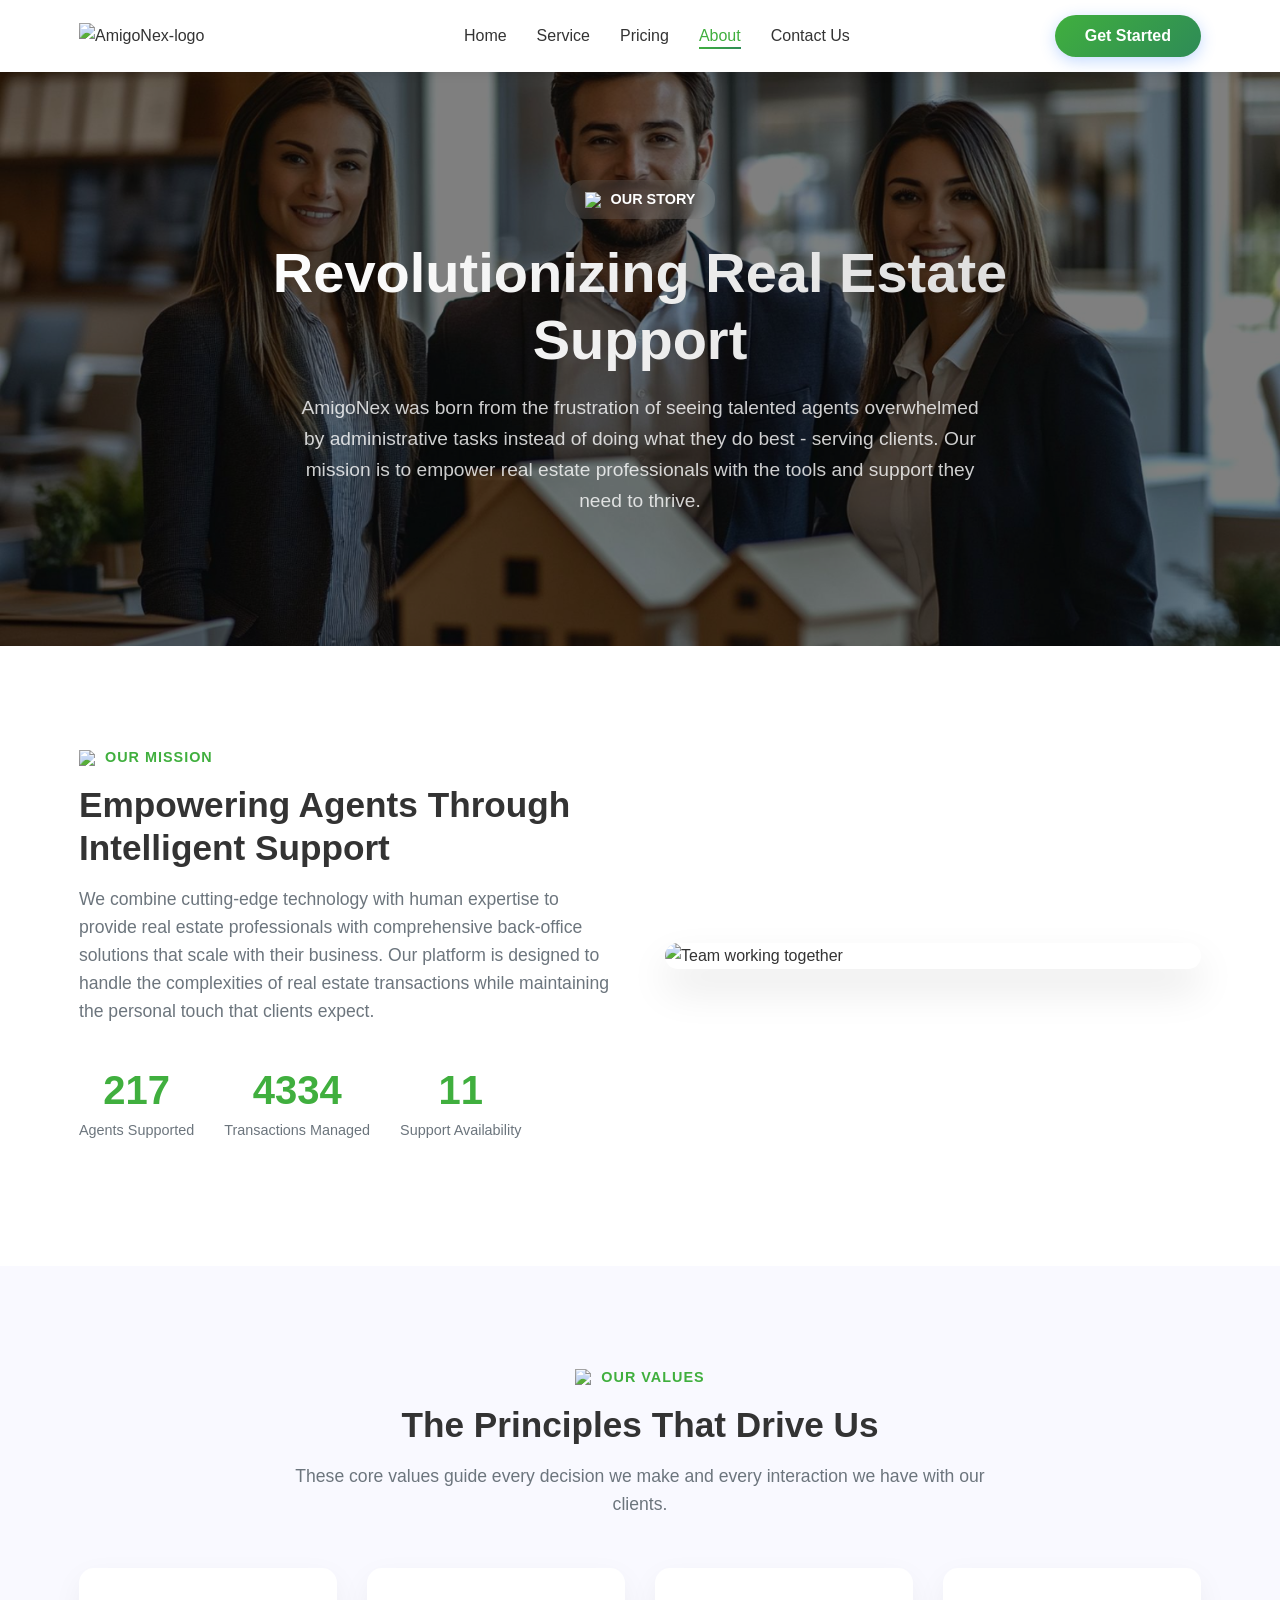
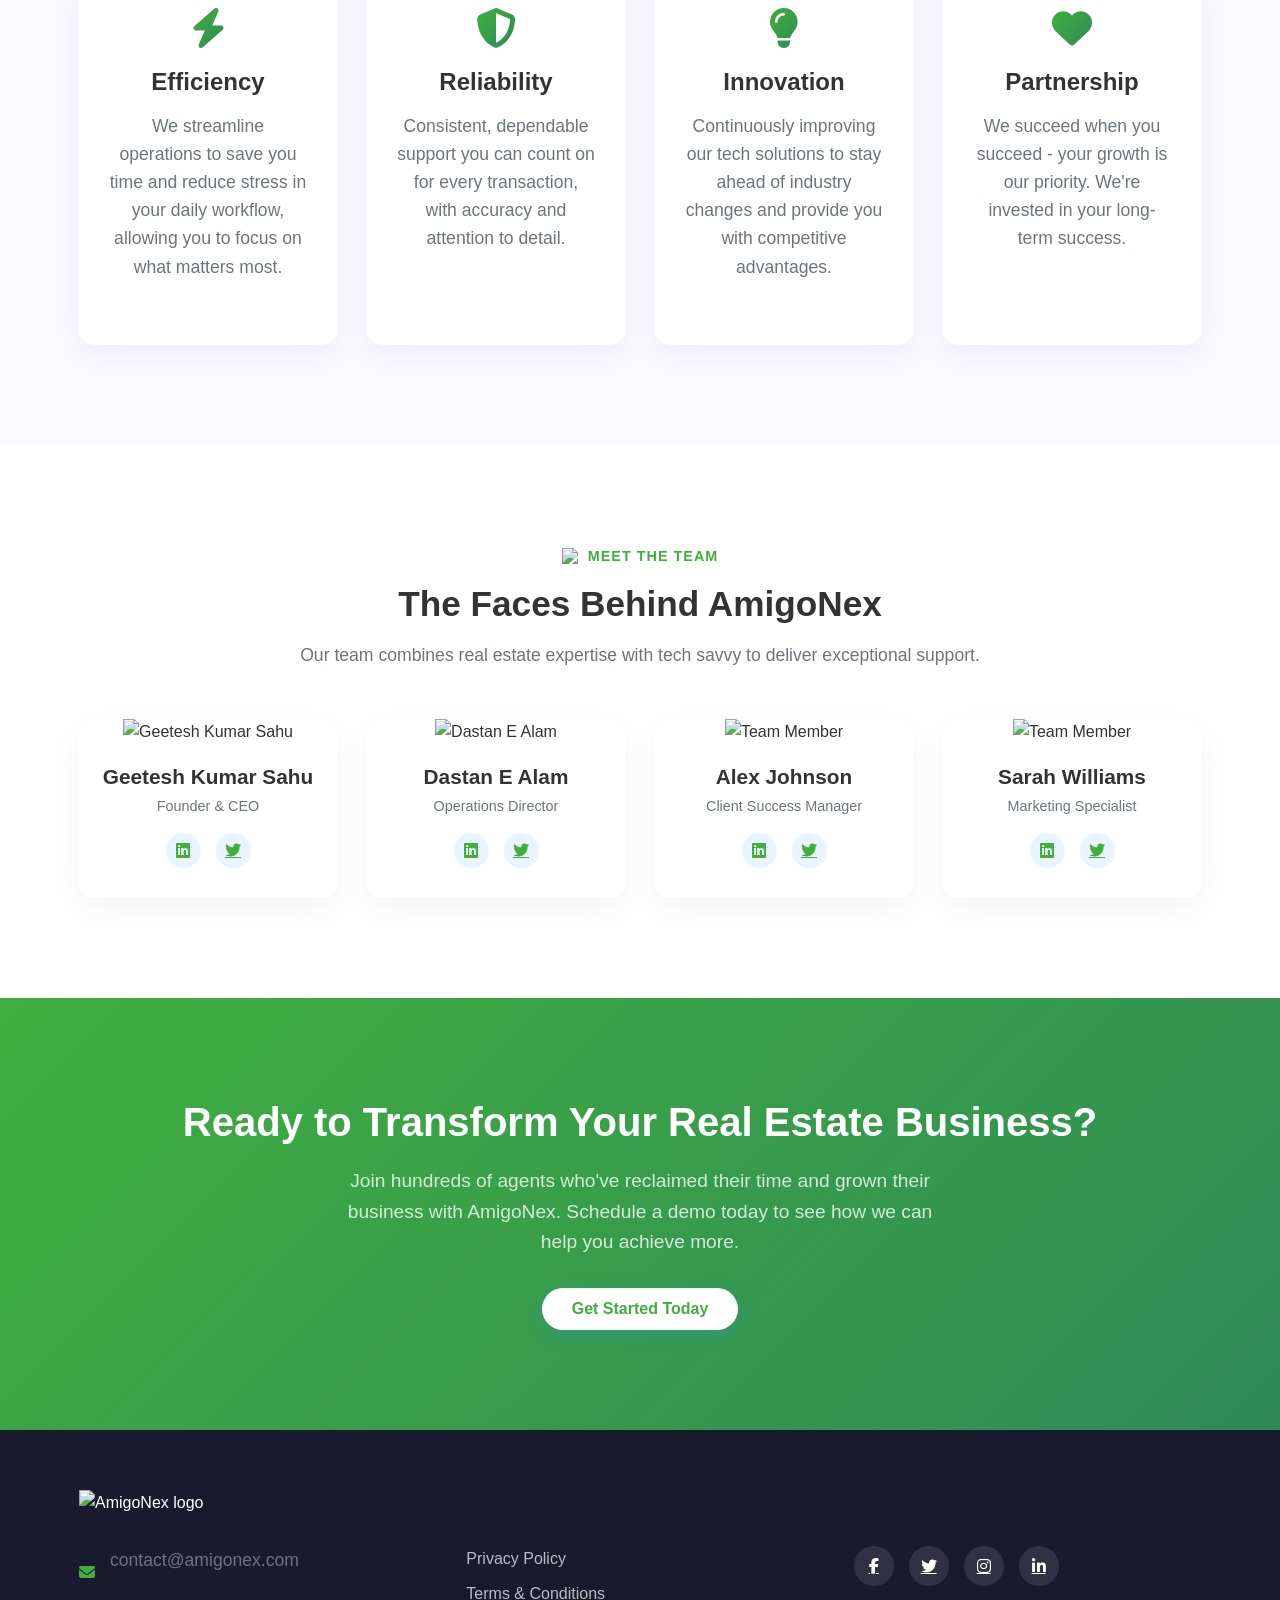
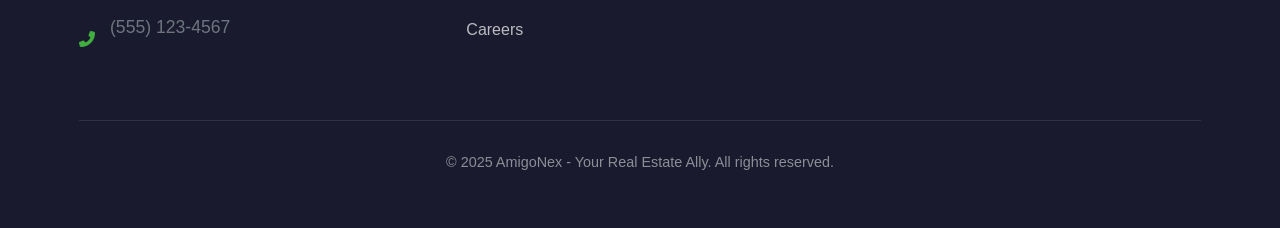
==== About.html @ 7e81bb70 "Rename about.html to About.html" ====
<!-- 
  @Author: Dastan Alam
  @Date:   2025-06-01 12:40:21 PM   12:06
  @Last Modified by:   DASTAN_E_ALAM
  @Last Modified time: 2025-06-10 00:18:06
-->
<!DOCTYPE html>
<html lang="en">

<head>
    <meta charset="UTF-8">
    <meta name="viewport" content="width=device-width, initial-scale=1.0">
    <title>About AmigoNex - Your Real Estate Support Team</title>
    <meta name="description"
        content="Learn about AmigoNex - the tech-driven virtual assistance solution for real estate professionals.">
    <!-- Fonts -->
    <link href="https://db.onlinewebfonts.com/c/f1fcc5aed1e20fc0cdb9f8a7573625bd?family=Integral+CF+Regular"
        rel="stylesheet">
    <link href="https://db.onlinewebfonts.com/c/365834cfa7beb7ca64c00476397ddc32?family=Helvetica+Neue+Medium+Extended"
        rel="stylesheet">
    <!-- Font Awesome -->
    <link rel="stylesheet" href="https://cdnjs.cloudflare.com/ajax/libs/font-awesome/6.6.0/css/all.min.css">
    <!-- Styles -->
    <link rel="stylesheet" href="aboutstyle.css">

    <style>
        :root {
            --primary-color: #40af3e;
            /* Changed primary color */
            --secondary-color: #2e8b57;
            --accent-color: #ff006e;
            --dark-color: #1a1a2e;
            --light-color: #f8f9fa;
            --text-color: #333;
            --text-light: #6c757d;
            --gradient: linear-gradient(135deg, var(--primary-color), var(--secondary-color));
        }



        * {
            margin: 0;
            padding: 0;
            box-sizing: border-box;
        }

        body {
            font-family: 'Helvetica Neue', Arial, sans-serif;
            color: var(--text-color);
            line-height: 1.6;
        }

        .container {
            width: 90%;
            max-width: 1200px;
            margin: 0 auto;
            padding: 0 15px;
        }

        h1,
        h2,
        h3,
        h4 {
            font-family: 'Integral CF', sans-serif;
            font-weight: 700;
            line-height: 1.2;
            margin-bottom: 1rem;
        }

        h1 {
            font-size: 2.8rem;
        }

        h2 {
            font-size: 2.2rem;
        }

        h3 {
            font-size: 1.8rem;
        }

        p {
            margin-bottom: 1.5rem;
            font-size: 1.1rem;
            color: var(--text-light);
        }

        /* Button Styles */
        button,
        .hero-button {
            background: var(--gradient);
            color: white;
            border: none;
            padding: 12px 30px;
            border-radius: 50px;
            font-size: 1rem;
            font-weight: 600;
            cursor: pointer;
            transition: all 0.3s ease;
            box-shadow: 0 4px 15px rgba(58, 134, 255, 0.3);
        }

        button:hover,
        .hero-button:hover {
            transform: translateY(-3px);
            box-shadow: 0 6px 20px rgba(58, 134, 255, 0.4);
        }

        /* Header Styles */
        .header {
            background-color: white;
            box-shadow: 0 2px 10px rgba(0, 0, 0, 0.1);
            position: fixed;
            width: 100%;
            top: 0;
            z-index: 1000;
            padding: 15px 0;
        }

        .header .container {
            display: flex;
            justify-content: space-between;
            align-items: center;
        }

        .header nav ul {
            display: flex;
            list-style: none;
        }

        .header nav ul li {
            margin: 0 15px;
        }

        .header nav ul li a {
            text-decoration: none;
            color: var(--text-color);
            font-weight: 500;
            transition: color 0.3s;
            position: relative;
        }

        .header nav ul li a:hover,
        .header nav ul li a.active {
            color: var(--primary-color);
        }

        .header nav ul li a.active:after {
            content: '';
            position: absolute;
            bottom: -5px;
            left: 0;
            width: 100%;
            height: 2px;
            background: var(--gradient);
        }

        /* Hero Section */
        .about-hero {
            background: linear-gradient(rgba(0, 0, 0, 0.5), rgba(0, 0, 0, 0.5)), url('./images/hero\ section/about.jpg') no-repeat center center/cover;
            color: white;
            padding: 180px 0 100px;
            text-align: center;
        }

        .about-hero .hero-content {
            max-width: 800px;
            margin: 0 auto;
        }

        .section-tag {
            display: inline-flex;
            align-items: center;
            background: rgba(255, 255, 255, 0.1);
            backdrop-filter: blur(10px);
            padding: 8px 20px;
            border-radius: 50px;
            font-size: 0.9rem;
            font-weight: 600;
            margin-bottom: 20px;
            color: white;
        }

        .section-tag img {
            margin-right: 10px;
            width: 16px;
        }

        .about-hero h1 {
            font-size: 3.5rem;
            margin-bottom: 20px;
            background: linear-gradient(to right, #fff, #ddd);
            -webkit-background-clip: text;
            -webkit-text-fill-color: transparent;
        }

        .about-hero p {
            color: rgba(255, 255, 255, 0.8);
            font-size: 1.2rem;
            max-width: 700px;
            margin: 0 auto 30px;
        }

        /* Mission Section */
        .mission-section {
            padding: 100px 0;
            background-color: white;
        }

        .mission-content {
            display: flex;
            align-items: center;
            gap: 50px;
        }

        .mission-text {
            flex: 1;
        }

        .mission-image {
            flex: 1;
            border-radius: 20px;
            overflow: hidden;
            box-shadow: 0 20px 40px rgba(0, 0, 0, 0.1);
        }

        .mission-image img {
            width: 100%;
            height: auto;
            display: block;
            transition: transform 0.5s ease;
        }

        .mission-image:hover img {
            transform: scale(1.05);
        }

        .secondary-section-title {
            display: inline-flex;
            align-items: center;
            color: var(--primary-color);
            font-size: 0.9rem;
            font-weight: 600;
            text-transform: uppercase;
            letter-spacing: 1px;
            margin-bottom: 15px;
        }

        .secondary-section-title img {
            margin-right: 10px;
            width: 16px;
        }

        .mission-stats {
            display: flex;
            gap: 30px;
            margin-top: 40px;
        }

        .stat {
            text-align: center;
        }

        .stat h3 {
            font-size: 2.5rem;
            color: var(--primary-color);
            margin-bottom: 5px;
        }

        .stat p {
            font-size: 0.9rem;
            color: var(--text-light);
        }

        /* Values Section */
        .values-section {
            padding: 100px 0;
            background-color: #f9f9ff;
        }

        .section-header {
            text-align: center;
            max-width: 700px;
            margin: 0 auto 50px;
        }

        .values-grid {
            display: grid;
            grid-template-columns: repeat(auto-fit, minmax(250px, 1fr));
            gap: 30px;
        }

        .value-card {
            background: white;
            padding: 40px 30px;
            border-radius: 15px;
            text-align: center;
            transition: transform 0.3s ease, box-shadow 0.3s ease;
            box-shadow: 0 10px 30px rgba(0, 0, 0, 0.05);
        }

        .value-card:hover {
            transform: translateY(-10px);
            box-shadow: 0 15px 40px rgba(0, 0, 0, 0.1);
        }

        .value-card i {
            font-size: 2.5rem;
            margin-bottom: 20px;
            background: var(--gradient);
            -webkit-background-clip: text;
            -webkit-text-fill-color: transparent;
        }

        .value-card h3 {
            font-size: 1.5rem;
            margin-bottom: 15px;
        }

        /* Team Section */
        .team-section {
            padding: 100px 0;
            background-color: white;
        }

        .team-grid {
            display: grid;
            grid-template-columns: repeat(auto-fit, minmax(250px, 1fr));
            gap: 30px;
            margin-top: 50px;
        }

        .team-member {
            background: white;
            border-radius: 15px;
            overflow: hidden;
            text-align: center;
            transition: transform 0.3s ease, box-shadow 0.3s ease;
            box-shadow: 0 10px 30px rgba(0, 0, 0, 0.05);
            padding-bottom: 30px;
        }

        .team-member:hover {
            transform: translateY(-10px);
            box-shadow: 0 15px 40px rgba(0, 0, 0, 0.1);
        }

        .team-member img {
            width: 100%;
            height: 250px;
            object-fit: cover;
            margin-bottom: 20px;
        }

        .team-member h3 {
            font-size: 1.3rem;
            margin-bottom: 5px;
        }

        .team-member p {
            color: var(--text-light);
            font-size: 0.9rem;
            margin-bottom: 15px;
        }

        .social-links {
            display: flex;
            justify-content: center;
            gap: 15px;
        }

        .social-links a {
            color: var(--primary-color);
            background: rgba(58, 134, 255, 0.1);
            width: 35px;
            height: 35px;
            border-radius: 50%;
            display: flex;
            align-items: center;
            justify-content: center;
            transition: all 0.3s ease;
        }

        .social-links a:hover {
            background: var(--primary-color);
            color: white;
        }

        /* CTA Section */
        .about-cta {
            padding: 100px 0;
            background: var(--gradient);
            color: white;
            text-align: center;
        }

        .about-cta h2 {
            font-size: 2.5rem;
            margin-bottom: 20px;
        }

        .about-cta p {
            color: rgba(255, 255, 255, 0.8);
            max-width: 600px;
            margin: 0 auto 30px;
            font-size: 1.2rem;
        }

        .hero-button {
            background: white;
            color: var(--primary-color);
        }

        .hero-button:hover {
            background: rgba(255, 255, 255, 0.9);
            color: var(--primary-color);
        }

        /* Footer */
        .footer {
            background-color: var(--dark-color);
            color: white;
            padding: 60px 0 30px;
        }

        .footer img {
            margin-bottom: 30px;
        }

        .footer-content {
            display: grid;
            grid-template-columns: repeat(auto-fit, minmax(200px, 1fr));
            gap: 40px;
            margin-bottom: 40px;
        }

        .footer-contact .contact-item {
            display: flex;
            align-items: center;
            margin-bottom: 15px;
        }

        .footer-contact i {
            margin-right: 15px;
            color: var(--primary-color);
        }

        .footer-links ul {
            list-style: none;
        }

        .footer-links li {
            margin-bottom: 10px;
        }

        .footer-links a {
            color: rgba(255, 255, 255, 0.7);
            text-decoration: none;
            transition: color 0.3s;
        }

        .footer-links a:hover {
            color: white;
        }

        .social-icons {
            display: flex;
            gap: 15px;
        }

        .social-icons a {
            color: white;
            background: rgba(255, 255, 255, 0.1);
            width: 40px;
            height: 40px;
            border-radius: 50%;
            display: flex;
            align-items: center;
            justify-content: center;
            transition: all 0.3s ease;
        }

        .social-icons a:hover {
            background: var(--primary-color);
            transform: translateY(-3px);
        }

        .copyright {
            text-align: center;
            padding-top: 30px;
            border-top: 1px solid rgba(255, 255, 255, 0.1);
            color: rgba(255, 255, 255, 0.5);
            font-size: 0.9rem;
        }

        /* Responsive Styles */
        @media (max-width: 992px) {
            .mission-content {
                flex-direction: column;
            }

            .mission-text,
            .mission-image {
                width: 100%;
            }

            h1 {
                font-size: 2.5rem;
            }

            h2 {
                font-size: 2rem;
            }
        }

        @media (max-width: 768px) {
            .header .container {
                flex-direction: column;
            }

            .header nav {
                margin: 20px 0;
            }

            .header button {
                margin-bottom: 20px;
            }

            .mission-stats {
                flex-direction: column;
                gap: 20px;
            }

            .about-hero {
                padding: 150px 0 80px;
            }

            .about-hero h1 {
                font-size: 2.8rem;
            }
        }

        @media (max-width: 576px) {
            .header nav ul {
                flex-direction: column;
                align-items: center;
            }

            .header nav ul li {
                margin: 10px 0;
            }

            .about-hero h1 {
                font-size: 2.2rem;
            }

            .about-cta h2 {
                font-size: 2rem;
            }
        }
    </style>
</head>

<body>
    <!-- Header -->
    <header class="header">
        <div class="container">
            <img src="public/copt.png" alt="AmigoNex-logo" width="180">
            <nav>
                <ul>
                    <li><a href="./index.html">Home</a></li>
                    <li><a href="./Services.html">Service</a></li>
                    <li><a href="./Pricing.html">Pricing</a></li>
                    <li><a href="./About.html" class="active">About</a></li>
                    <li><a href="./Contact.html">Contact Us</a></li>
                </ul>
            </nav>
            <button>Get Started</button>
        </div>
    </header>

    <!-- Hero Section -->
    <section class="about-hero">
        <div class="container">
            <div class="hero-content">
                <span class="section-tag">
                    <img src="images/heat.svg" class="icon-svg">
                    OUR STORY
                </span>
                <h1>Revolutionizing Real Estate Support</h1>
                <p>AmigoNex was born from the frustration of seeing talented agents overwhelmed by administrative tasks
                    instead of doing what they do best - serving clients. Our mission is to empower real estate
                    professionals with the tools and support they need to thrive.</p>
            </div>
        </div>
    </section>

    <!-- Mission Section -->
    <section class="mission-section">
        <div class="container">
            <div class="mission-content">
                <div class="mission-text">
                    <span class="secondary-section-title">
                        <img src="images/heat.svg" class="icon-svg">
                        OUR MISSION
                    </span>
                    <h2>Empowering Agents Through Intelligent Support</h2>
                    <p>We combine cutting-edge technology with human expertise to provide real estate professionals with
                        comprehensive back-office solutions that scale with their business. Our platform is designed to
                        handle the complexities of real estate transactions while maintaining the personal touch that
                        clients expect.</p>
                    <div class="mission-stats">
                        <div class="stat">
                            <h3 class="counter" data-target="500">0</h3>
                            <p>Agents Supported</p>
                        </div>
                        <div class="stat">
                            <h3 class="counter" data-target="10000">0</h3>
                            <p>Transactions Managed</p>
                        </div>
                        <div class="stat">
                            <h3 class="counter" data-target="24">0</h3>
                            <p>Support Availability</p>
                        </div>
                    </div>
                </div>
                <div class="mission-image">
                    <img src="public/about-mission.png" alt="Team working together">
                </div>
            </div>
        </div>
    </section>

    <!-- Values Section -->
    <section class="values-section">
        <div class="container">
            <div class="section-header">
                <span class="secondary-section-title">
                    <img src="images/heat.svg" class="icon-svg">
                    OUR VALUES
                </span>
                <h2>The Principles That Drive Us</h2>
                <p>These core values guide every decision we make and every interaction we have with our clients.</p>
            </div>
            <div class="values-grid">
                <div class="value-card">
                    <i class="fas fa-bolt"></i>
                    <h3>Efficiency</h3>
                    <p>We streamline operations to save you time and reduce stress in your daily workflow, allowing you
                        to focus on what matters most.</p>
                </div>
                <div class="value-card">
                    <i class="fas fa-shield-alt"></i>
                    <h3>Reliability</h3>
                    <p>Consistent, dependable support you can count on for every transaction, with accuracy and
                        attention to detail.</p>
                </div>
                <div class="value-card">
                    <i class="fas fa-lightbulb"></i>
                    <h3>Innovation</h3>
                    <p>Continuously improving our tech solutions to stay ahead of industry changes and provide you with
                        competitive advantages.</p>
                </div>
                <div class="value-card">
                    <i class="fas fa-heart"></i>
                    <h3>Partnership</h3>
                    <p>We succeed when you succeed - your growth is our priority. We're invested in your long-term
                        success.</p>
                </div>
            </div>
        </div>
    </section>

    <!-- Team Section -->
    <section class="team-section">
        <div class="container">
            <div class="section-header">
                <span class="secondary-section-title">
                    <img src="images/heat.svg" class="icon-svg">
                    MEET THE TEAM
                </span>
                <h2>The Faces Behind AmigoNex</h2>
                <p>Our team combines real estate expertise with tech savvy to deliver exceptional support.</p>
            </div>
            <div class="team-grid">
                <div class="team-member">
                    <img src="public/team1.jpg" alt="Geetesh Kumar Sahu">
                    <h3>Geetesh Kumar Sahu</h3>
                    <p>Founder & CEO</p>
                    <div class="social-links">
                        <a href="#"><i class="fab fa-linkedin"></i></a>
                        <a href="#"><i class="fab fa-twitter"></i></a>
                    </div>
                </div>
                <div class="team-member">
                    <img src="public/team2.jpg" alt="Dastan E Alam">
                    <h3>Dastan E Alam</h3>
                    <p>Operations Director</p>
                    <div class="social-links">
                        <a href="#"><i class="fab fa-linkedin"></i></a>
                        <a href="#"><i class="fab fa-twitter"></i></a>
                    </div>
                </div>
                <div class="team-member">
                    <img src="public/team3.jpg" alt="Team Member">
                    <h3>Alex Johnson</h3>
                    <p>Client Success Manager</p>
                    <div class="social-links">
                        <a href="#"><i class="fab fa-linkedin"></i></a>
                        <a href="#"><i class="fab fa-twitter"></i></a>
                    </div>
                </div>
                <div class="team-member">
                    <img src="public/team4.jpg" alt="Team Member">
                    <h3>Sarah Williams</h3>
                    <p>Marketing Specialist</p>
                    <div class="social-links">
                        <a href="#"><i class="fab fa-linkedin"></i></a>
                        <a href="#"><i class="fab fa-twitter"></i></a>
                    </div>
                </div>
            </div>
        </div>
    </section>

    <!-- CTA Section -->
    <section class="about-cta">
        <div class="container">
            <div class="cta-content">
                <h2>Ready to Transform Your Real Estate Business?</h2>
                <p>Join hundreds of agents who've reclaimed their time and grown their business with AmigoNex. Schedule
                    a demo today to see how we can help you achieve more.</p>
                <button class="hero-button">Get Started Today</button>
            </div>
        </div>
    </section>

    <!-- Footer -->
    <footer class="footer">
        <div class="container">
            <img src="./public/copt.png" alt="AmigoNex logo" width="180">
            <div class="footer-content">
                <div class="footer-contact">
                    <div class="contact-item">
                        <i class="fas fa-envelope"></i>
                        <p>contact@amigonex.com</p>
                    </div>
                    <div class="contact-item">
                        <i class="fas fa-phone-alt"></i>
                        <p>(555) 123-4567</p>
                    </div>
                </div>
                <div class="footer-links">
                    <ul>
                        <li><a href="privacy.html">Privacy Policy</a></li>
                        <li><a href="terms.html">Terms & Conditions</a></li>
                        <li><a href="careers.html">Careers</a></li>
                    </ul>
                </div>
                <div class="social-icons">
                    <a href="#"><i class="fab fa-facebook-f"></i></a>
                    <a href="#"><i class="fab fa-twitter"></i></a>
                    <a href="#"><i class="fab fa-instagram"></i></a>
                    <a href="#"><i class="fab fa-linkedin-in"></i></a>
                </div>
            </div>
            <p class="copyright">&copy; 2025 AmigoNex - Your Real Estate Ally. All rights reserved.</p>
        </div>
    </footer>

    <!-- Scroll-triggered Counter Script -->
    <script>
        const counters = document.querySelectorAll('.counter');
        let started = false;

        function animateCounter(counter, duration = 1500) {
            const target = +counter.getAttribute('data-target');
            const stepTime = 10;
            const steps = duration / stepTime;
            const increment = target / steps;
            let count = 0;

            const updateCounter = () => {
                count += increment;
                if (count < target) {
                    counter.innerText = Math.ceil(count);
                    setTimeout(updateCounter, stepTime);
                } else {
                    counter.innerText = target;
                }
            };

            updateCounter();
        }

        function triggerCountersWhenVisible() {
            const section = document.querySelector('.mission-stats');
            const sectionTop = section.getBoundingClientRect().top;
            const screenHeight = window.innerHeight;

            if (!started && sectionTop < screenHeight) {
                counters.forEach(counter => animateCounter(counter));
                started = true;
            }
        }

        window.addEventListener('scroll', triggerCountersWhenVisible);
    </script>

    <script src="script.js"></script>
</body>

</html>
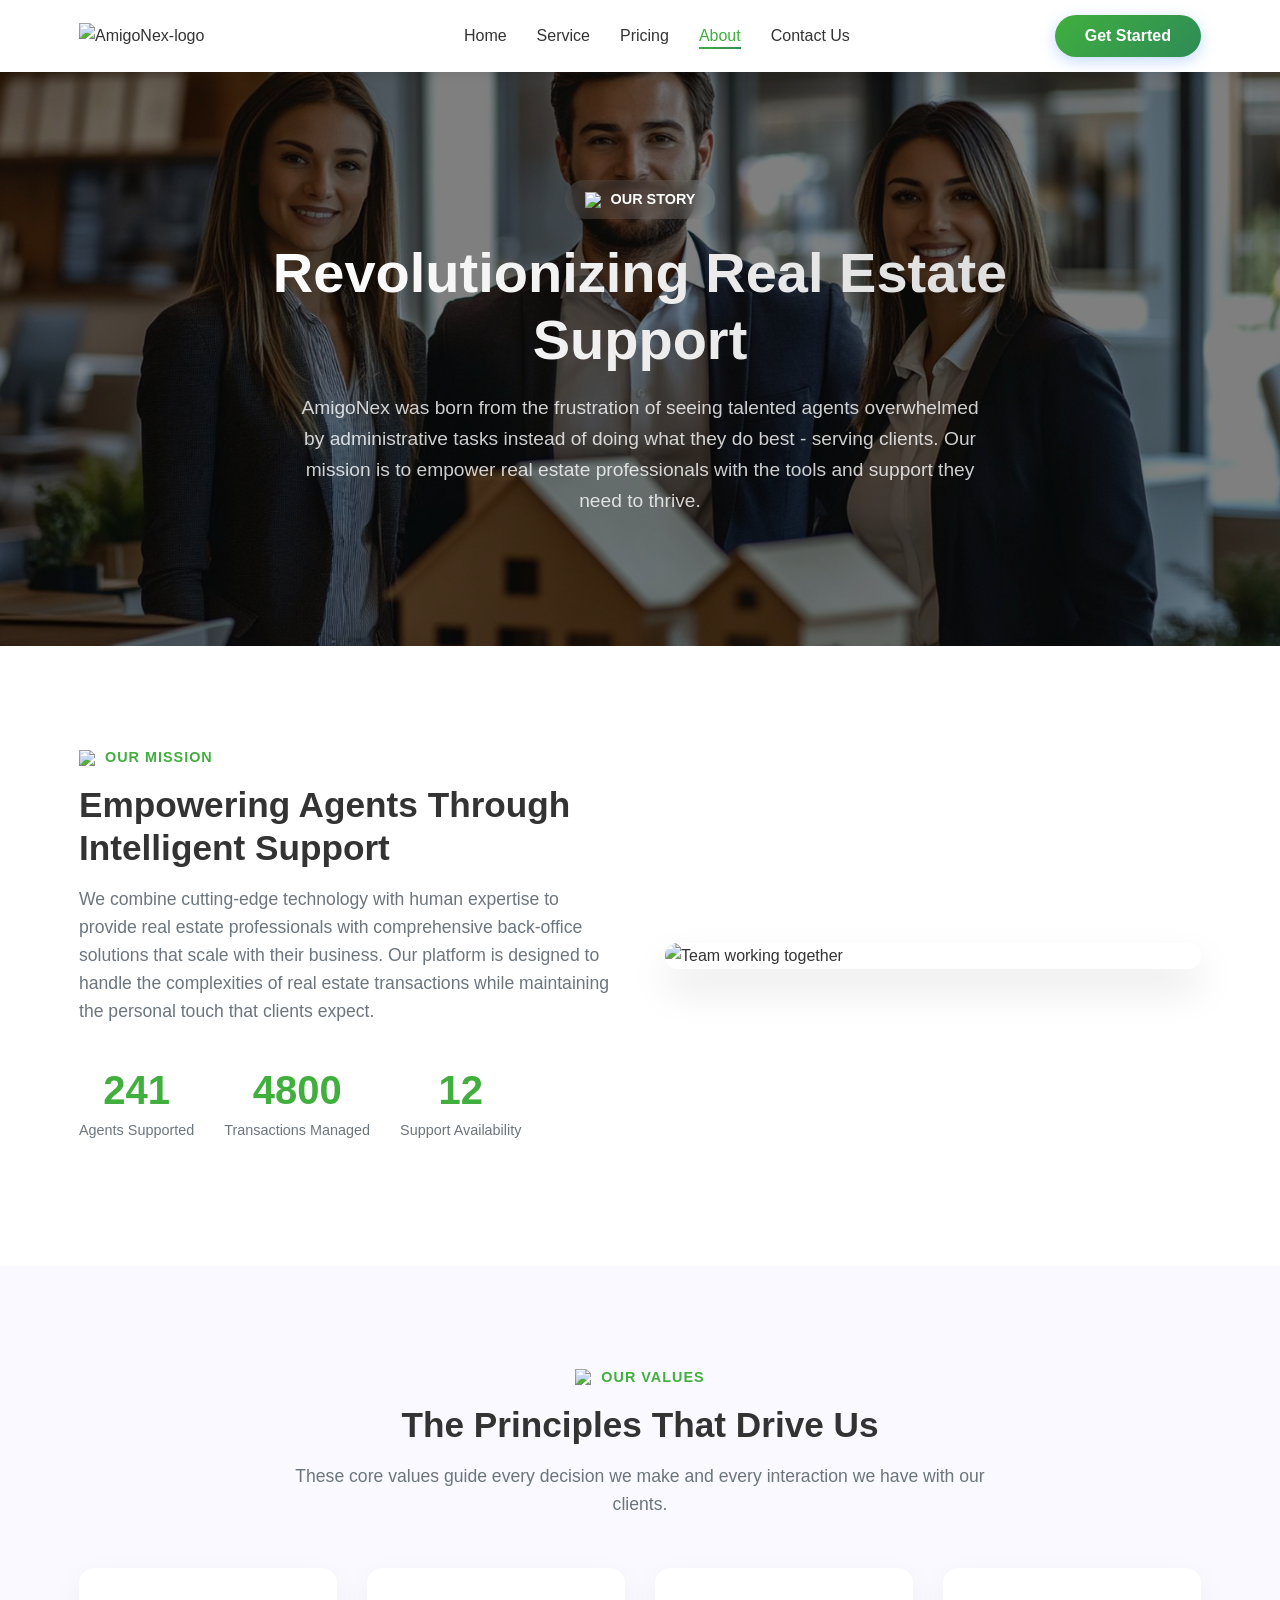
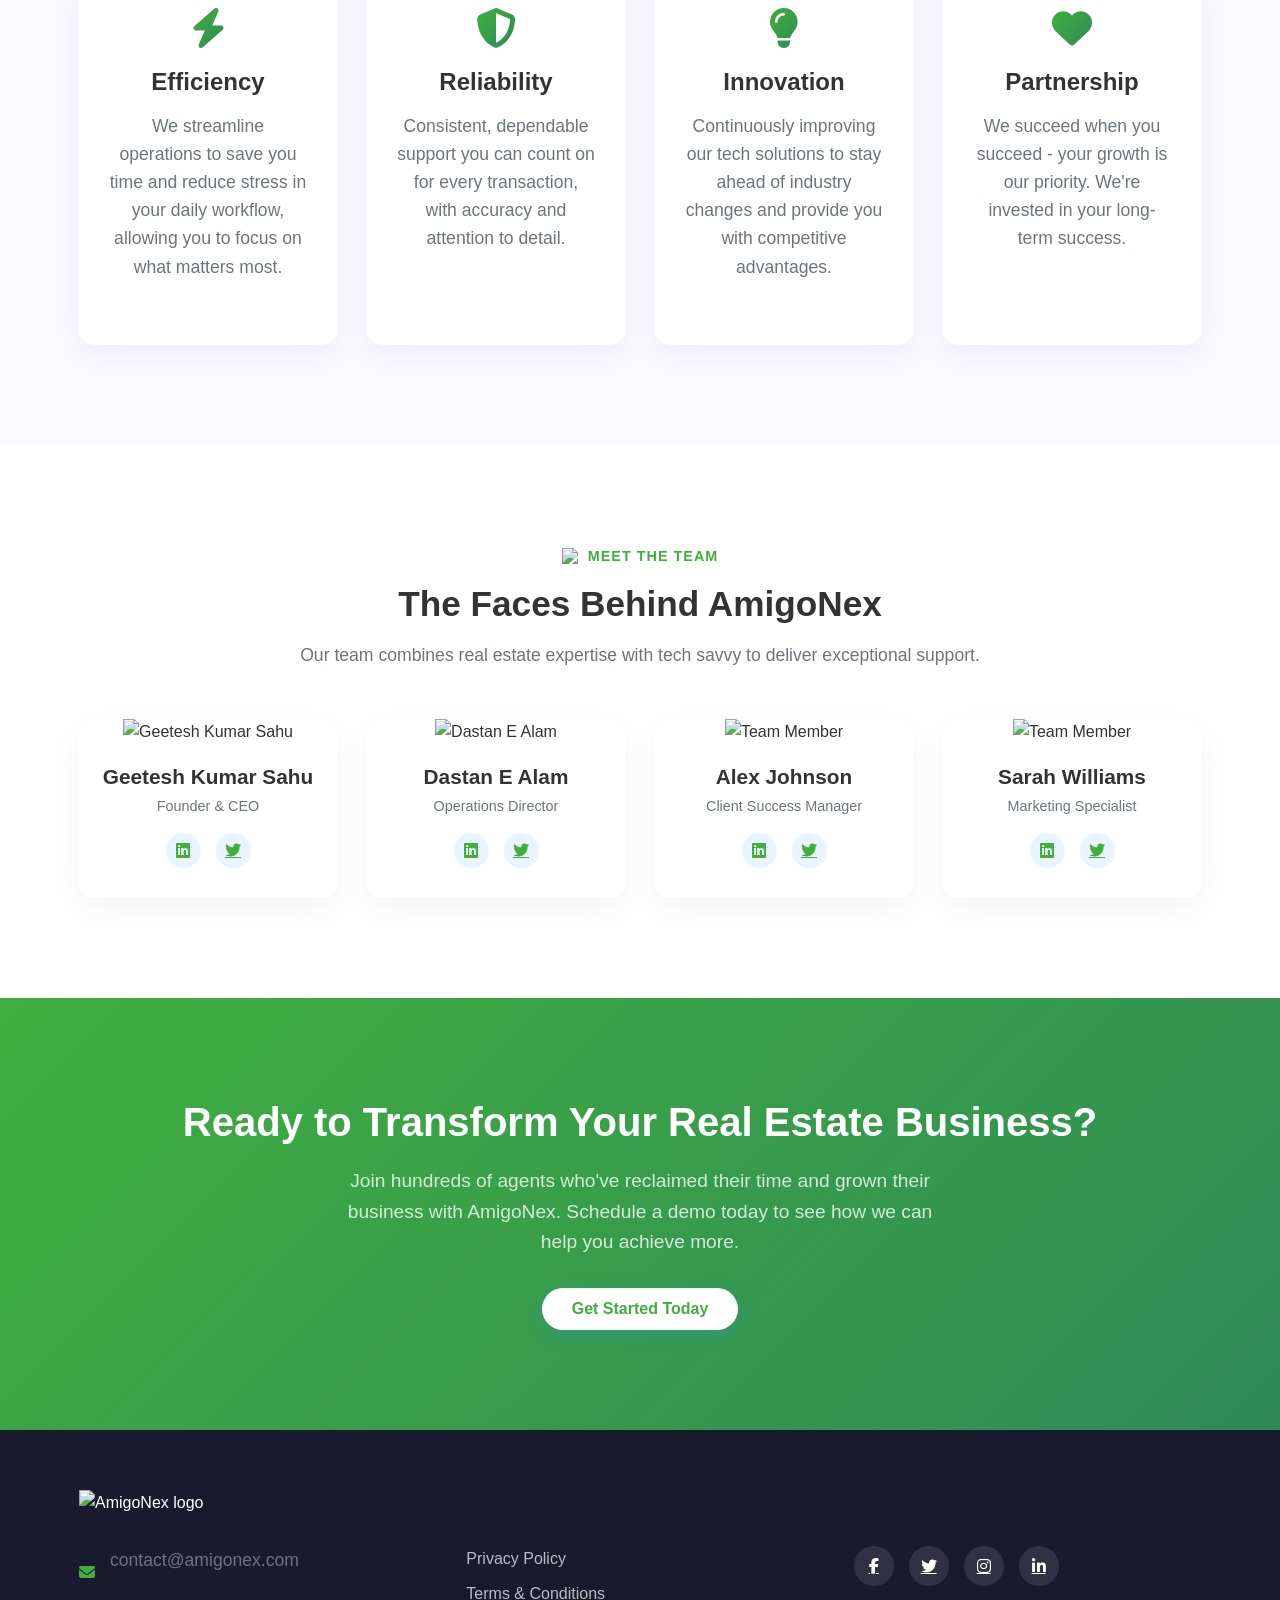
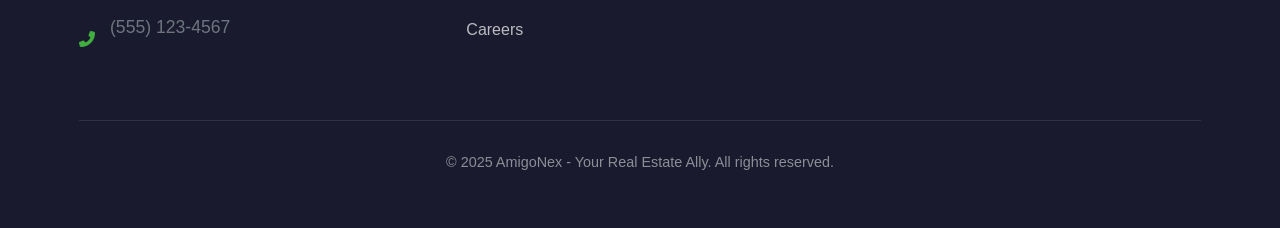
==== commit e9821a51: "Merge branch 'main' of https://github.com/harshmahilang7/AimgoNex_newcdn" ====
--- a/About.html
+++ b/About.html
@@ -2,7 +2,7 @@
   @Author: Dastan Alam
   @Date:   2025-06-01 12:40:21 PM   12:06
   @Last Modified by:   DASTAN_E_ALAM
-  @Last Modified time: 2025-06-10 00:18:06
+  @Last Modified time: 2025-06-10 00:25:57
 -->
 <!DOCTYPE html>
 <html lang="en">
@@ -527,7 +527,7 @@
             }
 
             .mission-stats {
-                flex-direction: column;
+                flex-direction: column;  
                 gap: 20px;
             }
 
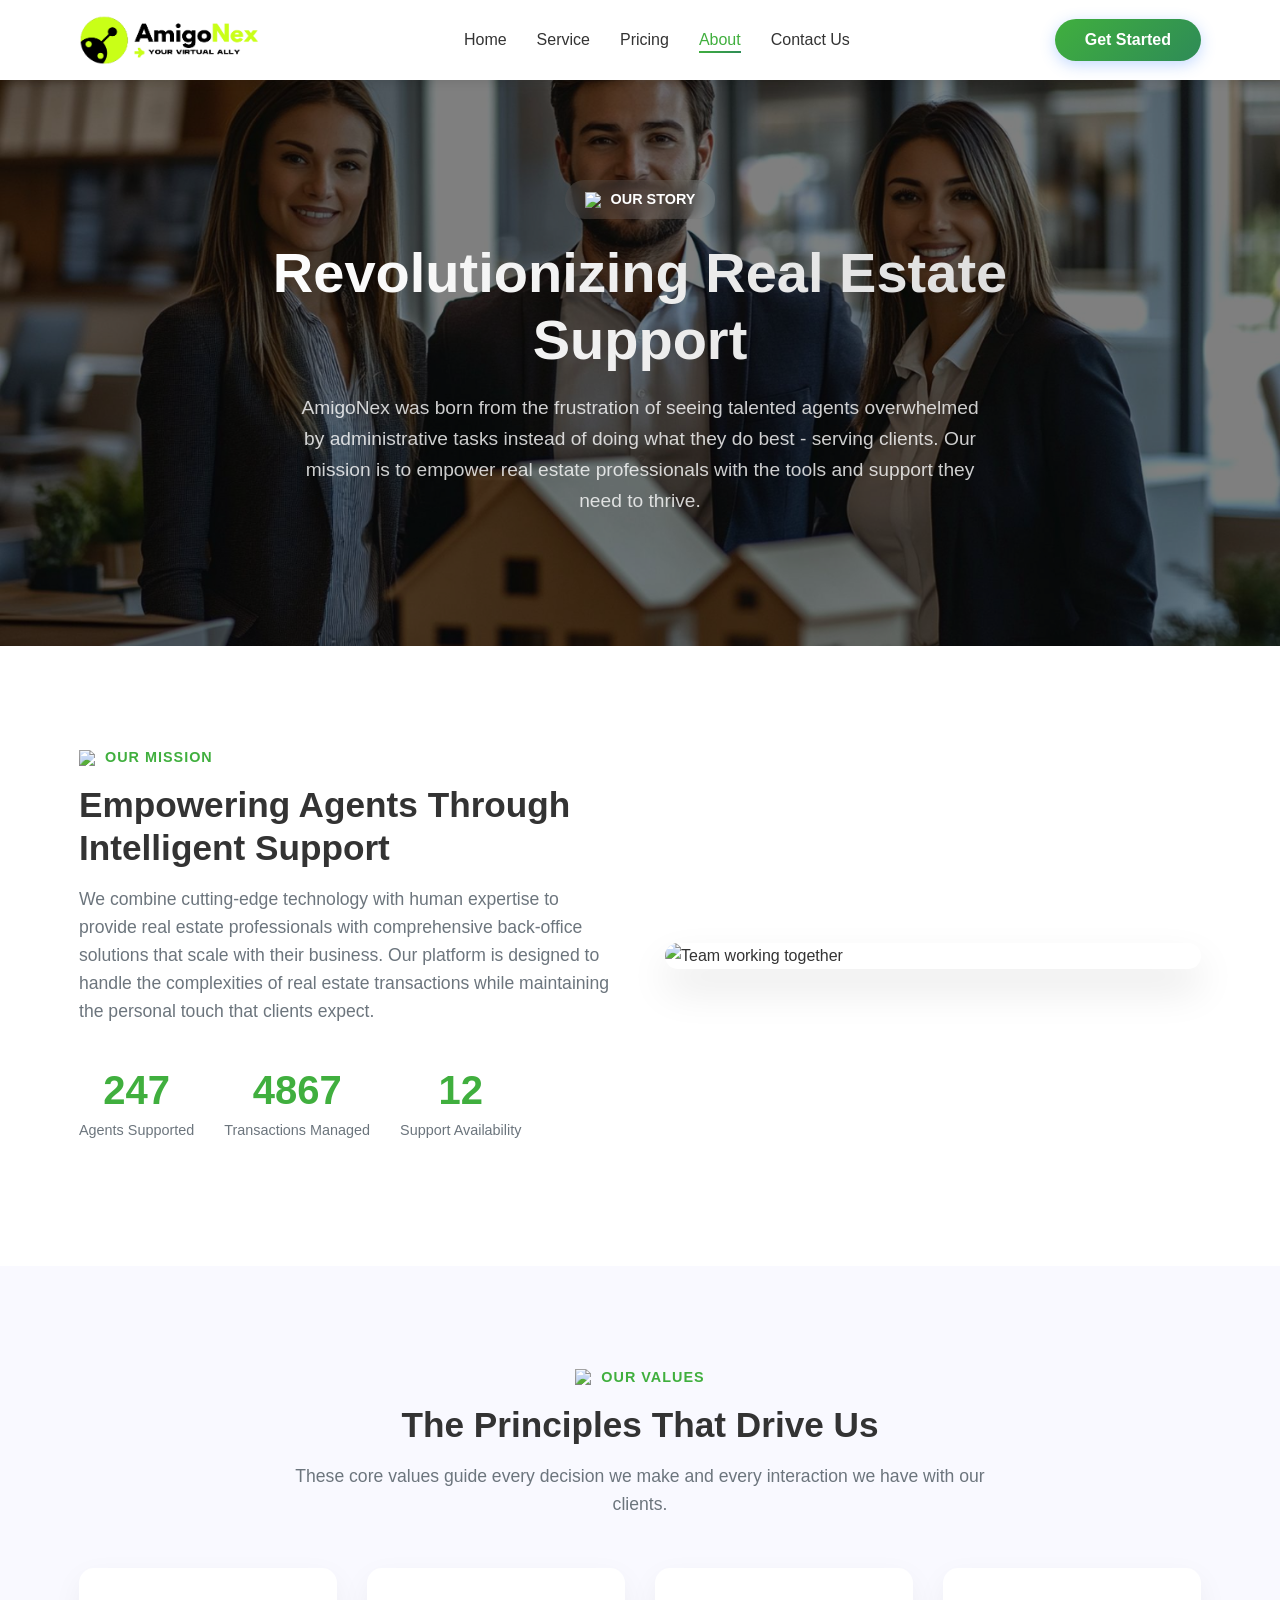
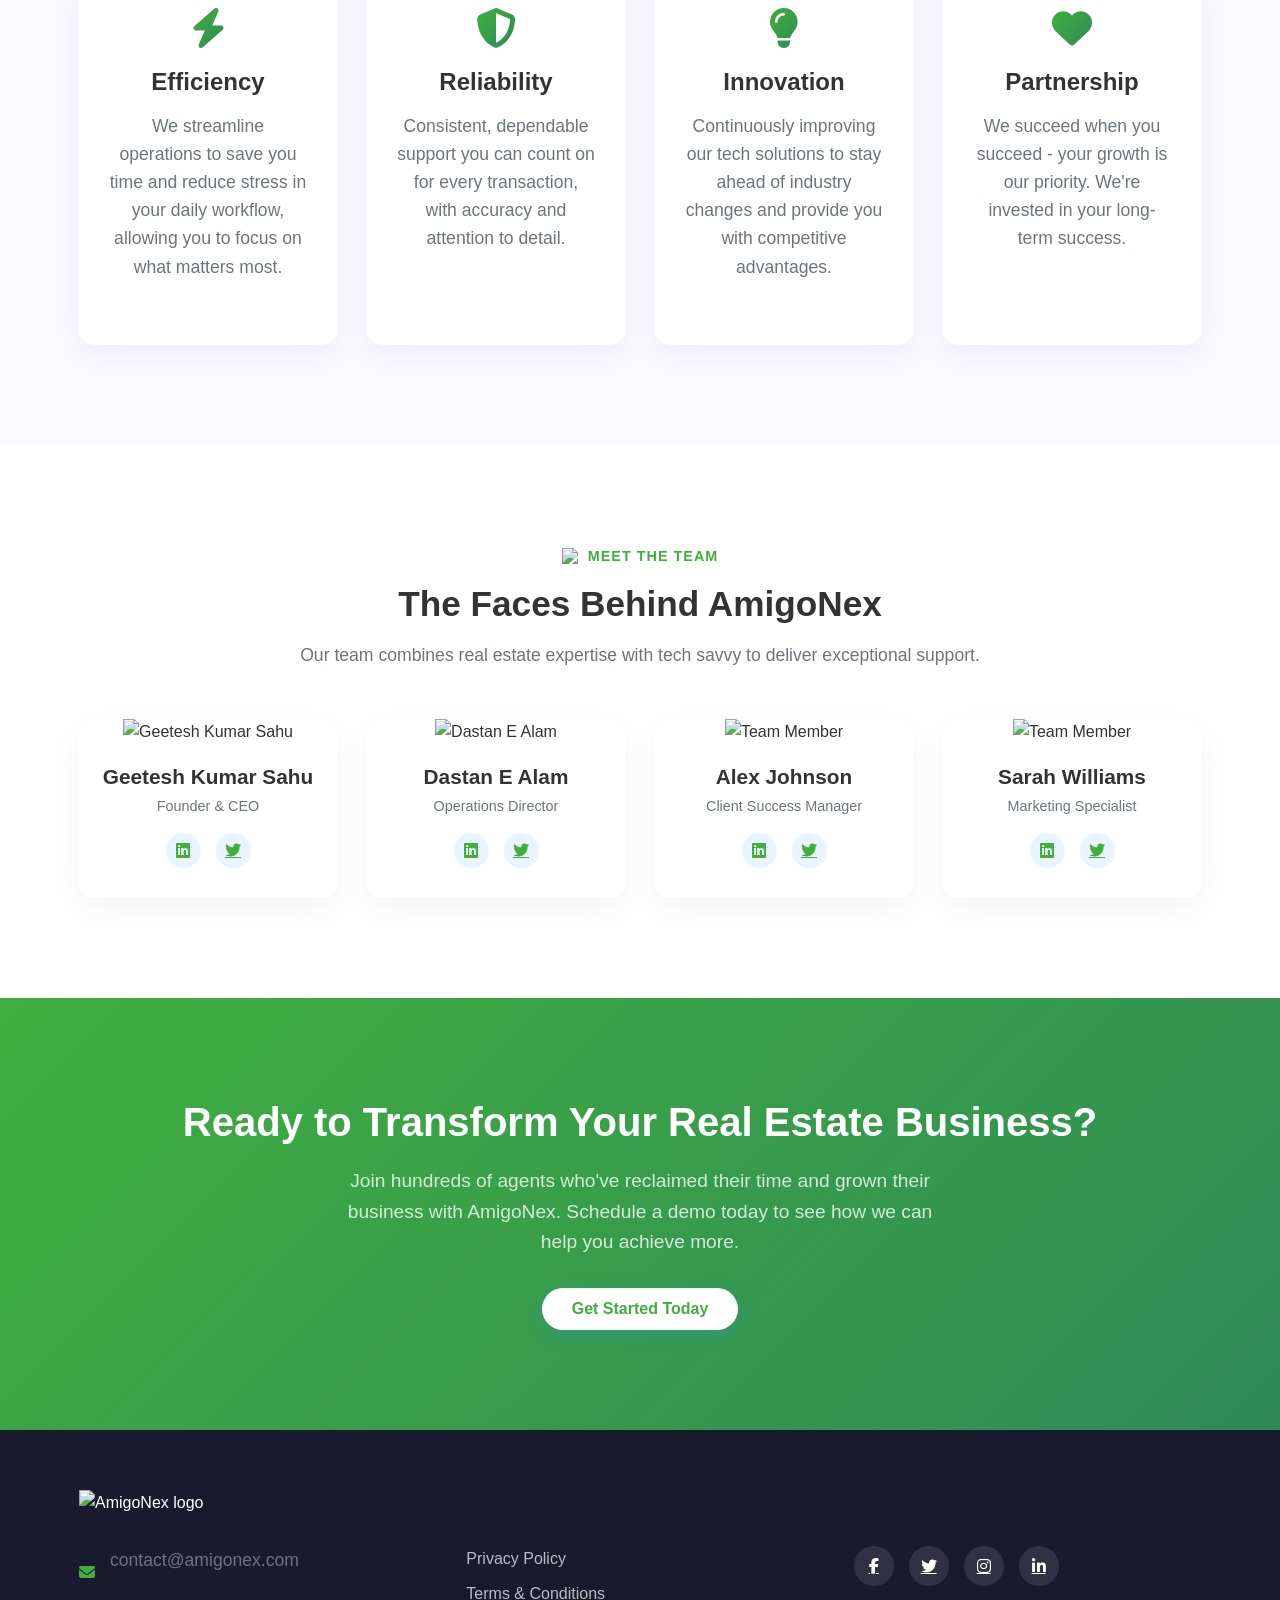
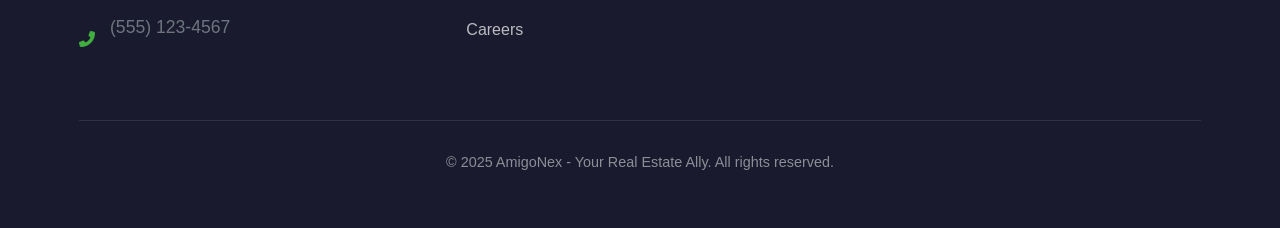
==== commit d7f9b735: "header logo updated" ====
--- a/About.html
+++ b/About.html
@@ -2,7 +2,7 @@
   @Author: Dastan Alam
   @Date:   2025-06-01 12:40:21 PM   12:06
   @Last Modified by:   DASTAN_E_ALAM
-  @Last Modified time: 2025-06-10 00:25:57
+  @Last Modified time: 2025-06-10 00:51:28
 -->
 <!DOCTYPE html>
 <html lang="en">
@@ -565,7 +565,7 @@
     <!-- Header -->
     <header class="header">
         <div class="container">
-            <img src="public/copt.png" alt="AmigoNex-logo" width="180">
+            <img src="./public/AmigoNex -t.png" alt="AmigoNex-logo" width="180">
             <nav>
                 <ul>
                     <li><a href="./index.html">Home</a></li>
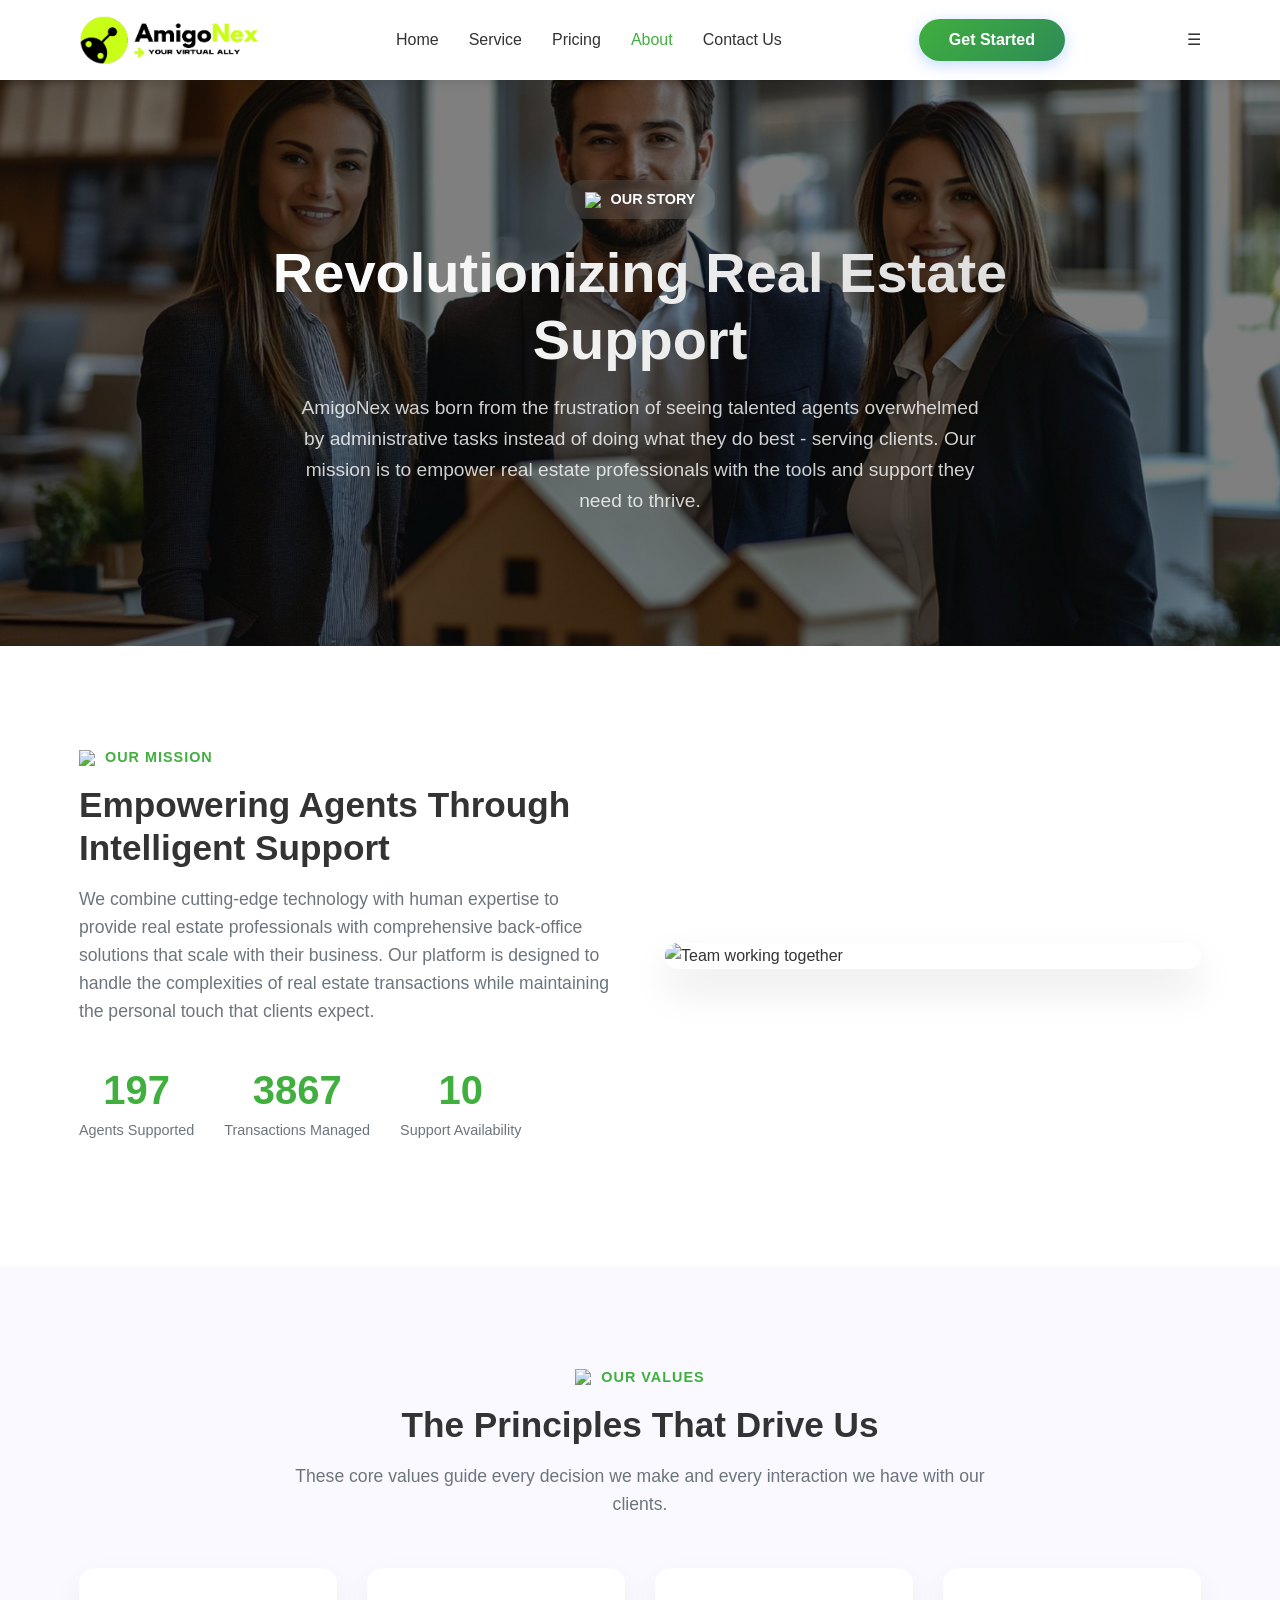
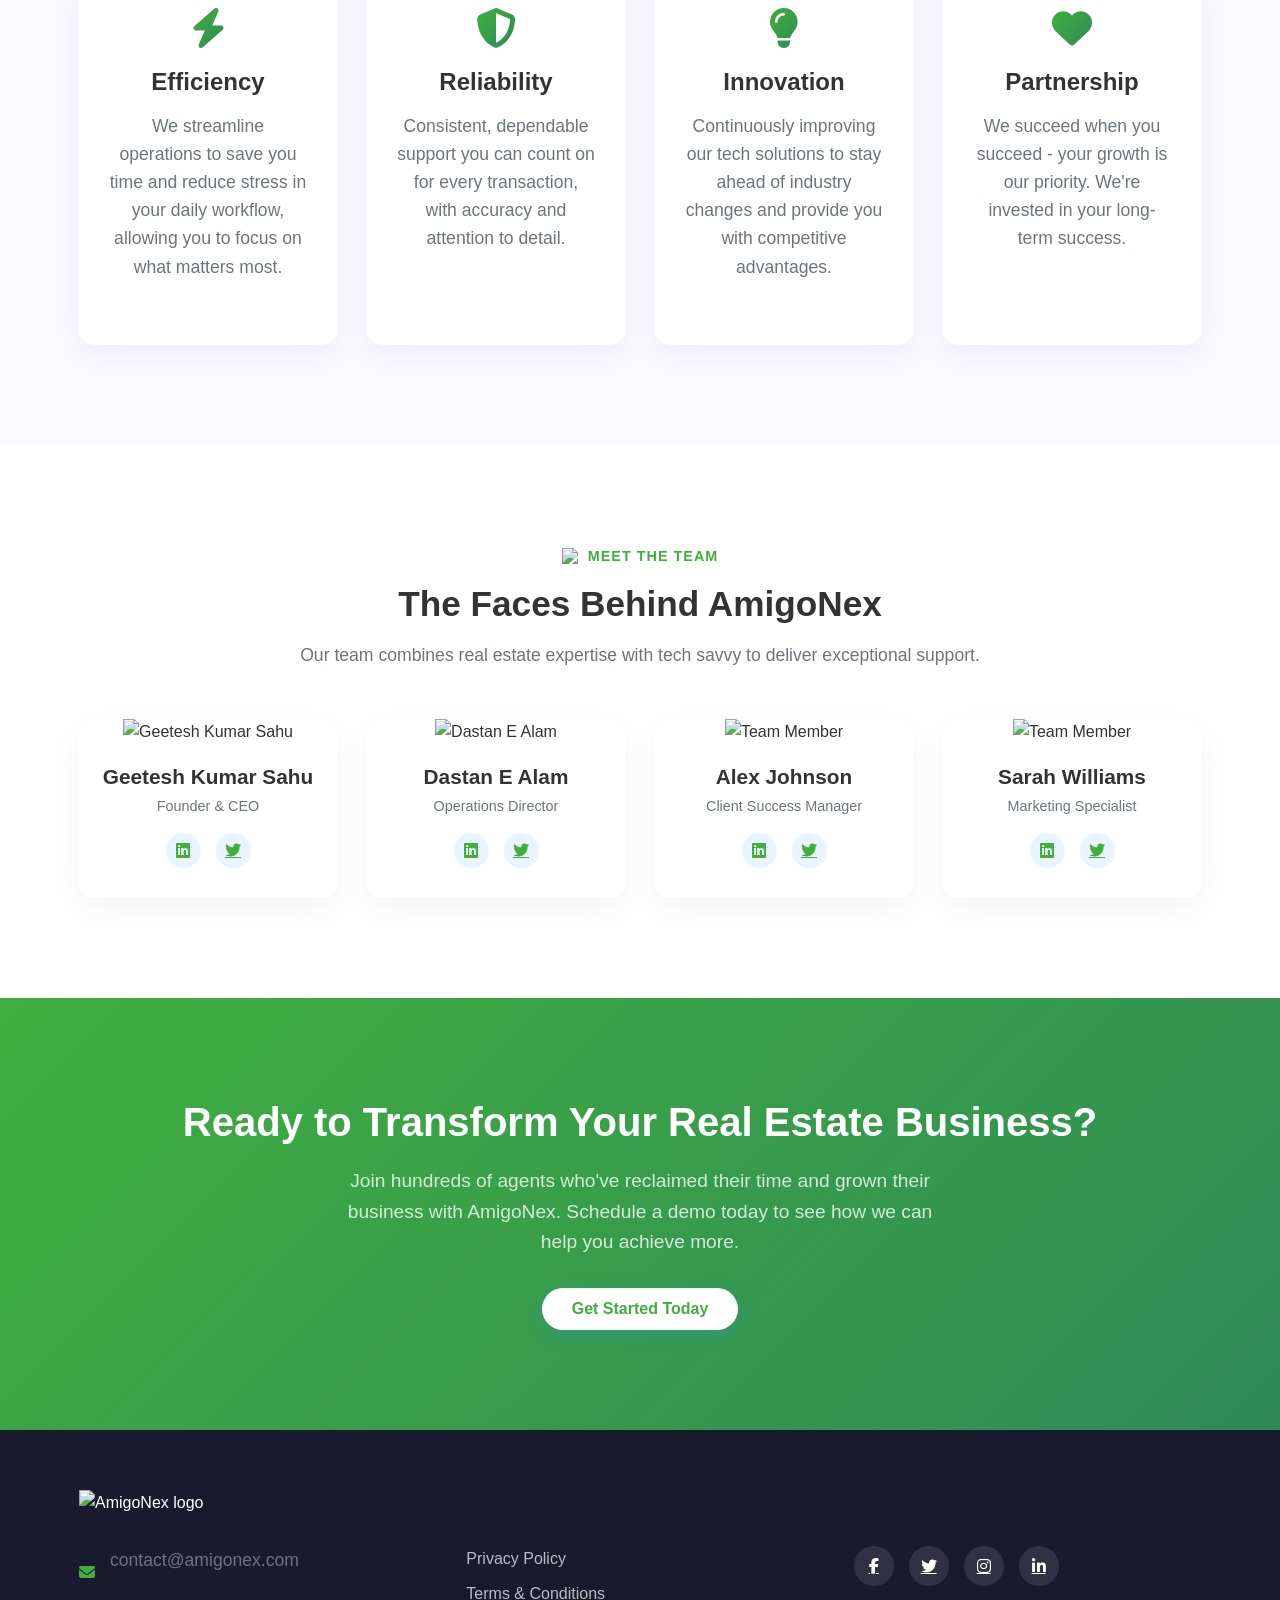
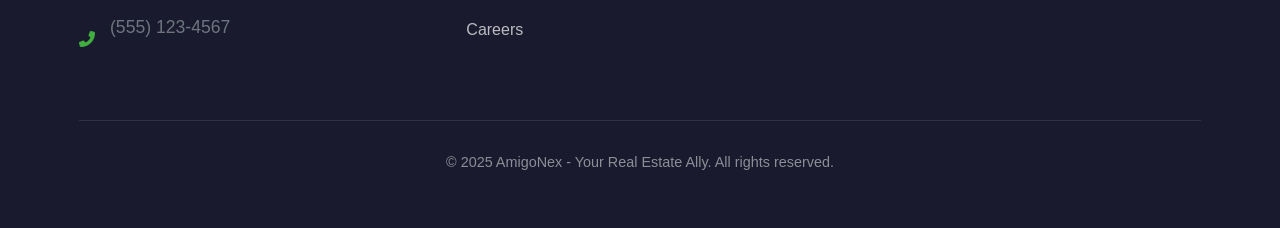
==== commit ae7de482: "update header phone and fix some bug" ====
--- a/About.html
+++ b/About.html
@@ -2,7 +2,7 @@
   @Author: Dastan Alam
   @Date:   2025-06-01 12:40:21 PM   12:06
   @Last Modified by:   DASTAN_E_ALAM
-  @Last Modified time: 2025-06-10 00:51:28
+  @Last Modified time: 2025-06-15 11:35:57
 -->
 <!DOCTYPE html>
 <html lang="en">
@@ -152,7 +152,7 @@
             left: 0;
             width: 100%;
             height: 2px;
-            background: var(--gradient);
+            /* background: var(--gradient); */
         }
 
         /* Hero Section */
@@ -558,7 +558,153 @@
                 font-size: 2rem;
             }
         }
+
+
+/* Phone view */
+/* Mobile Header (767px and below) */
+/* Mobile Header (767px and below) - Refined Classic Version */
+@media (max-width: 767px) {
+  .header .container {
+    flex-direction: column;
+    padding: 1rem;
+    position: relative; /* For absolute positioning */
+  }
+
+  /* Logo */
+  .header .container > img {
+    /* width: 140px;
+    margin-bottom: 1rem; */
+  }
+
+  /* Navigation - initially hidden */
+  .header nav {
+    width: 100%;
+    display: none;
+    margin: 1rem 0;
+  }
+
+  /* Expanded navigation */
+  .header .container.menu-open nav {
+    display: block;
+  }
+
+  /* Navigation list */
+  .header nav ul {
+    flex-direction: column;
+    gap: 0;
+  }
+
+  .header nav ul li {
+    width: 100%;
+  }
+
+  .header nav ul li a {
+    display: block;
+    padding: 0.75rem 0;
+    border-bottom: 1px solid rgba(0,0,0,0.1);
+  }
+
+  /* Active state */
+  .header nav ul li a.active {
+    border-left: 3px solid green;
+    padding-left: 0.75rem;
+    font-weight: bold;
+  }
+
+  /* Hamburger toggle */
+  .header .menu-toggle {
+    position: absolute;
+    top: 1.25rem;
+    right: 1rem;
+    font-size: 1.5rem;
+    background: none;
+    border: none;
+    cursor: pointer;
+  }
+
+  /* Completely remove Get Started button */
+  .header .container > button {
+    display: none;
+  }
+}
+
+@media only screen and (max-width: 767px) {
+  .about-us {
+    flex-direction: column;
+    padding: 2rem 1rem;
+  }
+
+  .about-us .stats {
+    order: -1;
+    margin-bottom: 2rem;
+    width: 100%;
+  }
+
+  .about-us .stats-img {
+    max-width: 100%;
+    height: auto;
+  }
+
+  .about-us .text {
+    width: 100%;
+    padding: 0;
+  }
+
+  .about-us .main-section-title {
+    font-size: 1rem;
+    margin-bottom: 1rem;
+    display: flex;
+    align-items: center;
+  }
+
+  .about-us .main-section-title .icon-svg {
+    width: 1.2rem;
+    height: 1.2rem;
+    margin-right: 0.5rem;
+  }
+
+  .about-us h2 {
+    font-size: 1.5rem;
+    margin-bottom: 1.5rem;
+  }
+
+  .about-us .features {
+    grid-template-columns: 1fr;
+    gap: 1.5rem;
+  }
+
+  .about-us .feat {
+    padding: 1rem;
+  }
+
+  .about-us .feat h3 {
+    font-size: 1.2rem;
+    margin-bottom: 0.5rem;
+  }
+
+  .about-us .feat p {
+    font-size: 0.9rem;
+  }
+}
     </style>
+
+
+
+
+
+<script>
+document.addEventListener('DOMContentLoaded', function() {
+  const container = document.querySelector('.header .container');
+  const toggle = document.createElement('div');
+  toggle.className = 'menu-toggle';
+  toggle.innerHTML = '☰';
+  container.appendChild(toggle);
+
+  toggle.addEventListener('click', function() {
+    container.classList.toggle('menu-open');
+  });
+});
+</script>
 </head>
 
 <body>
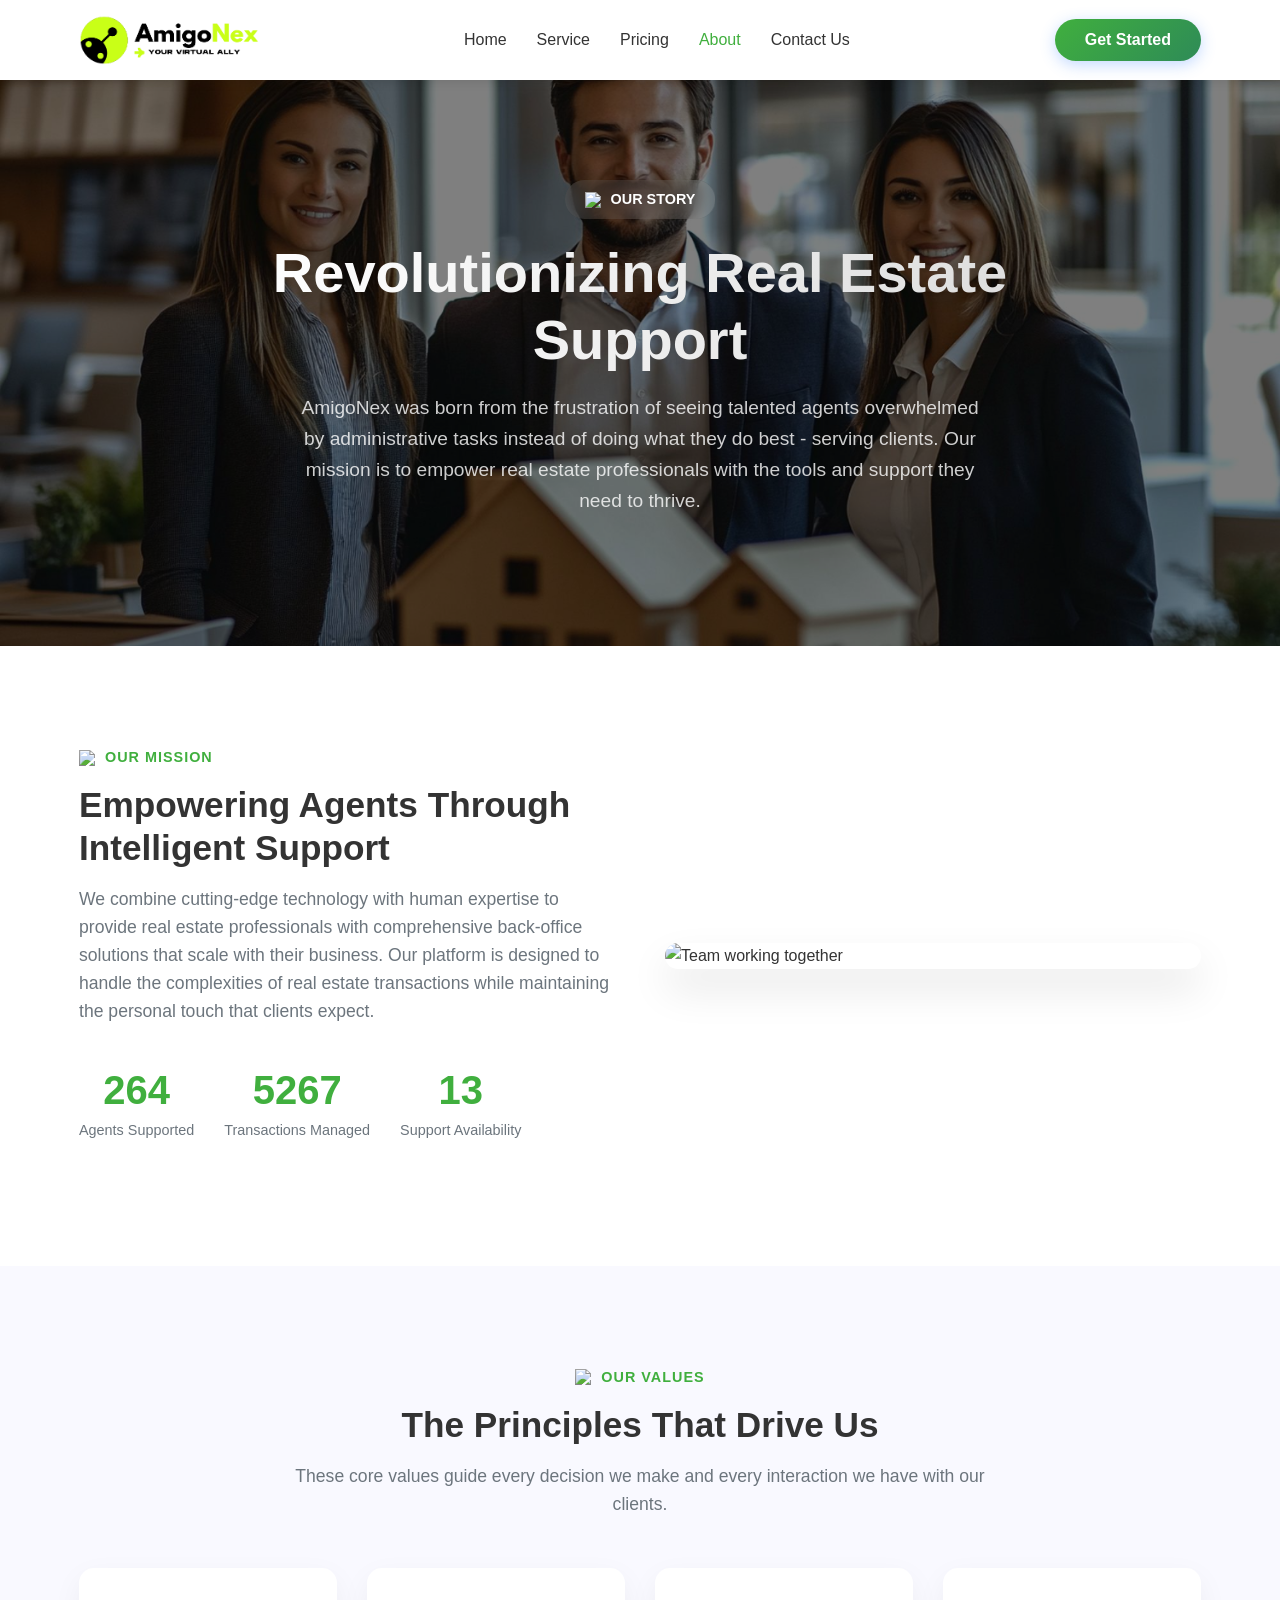
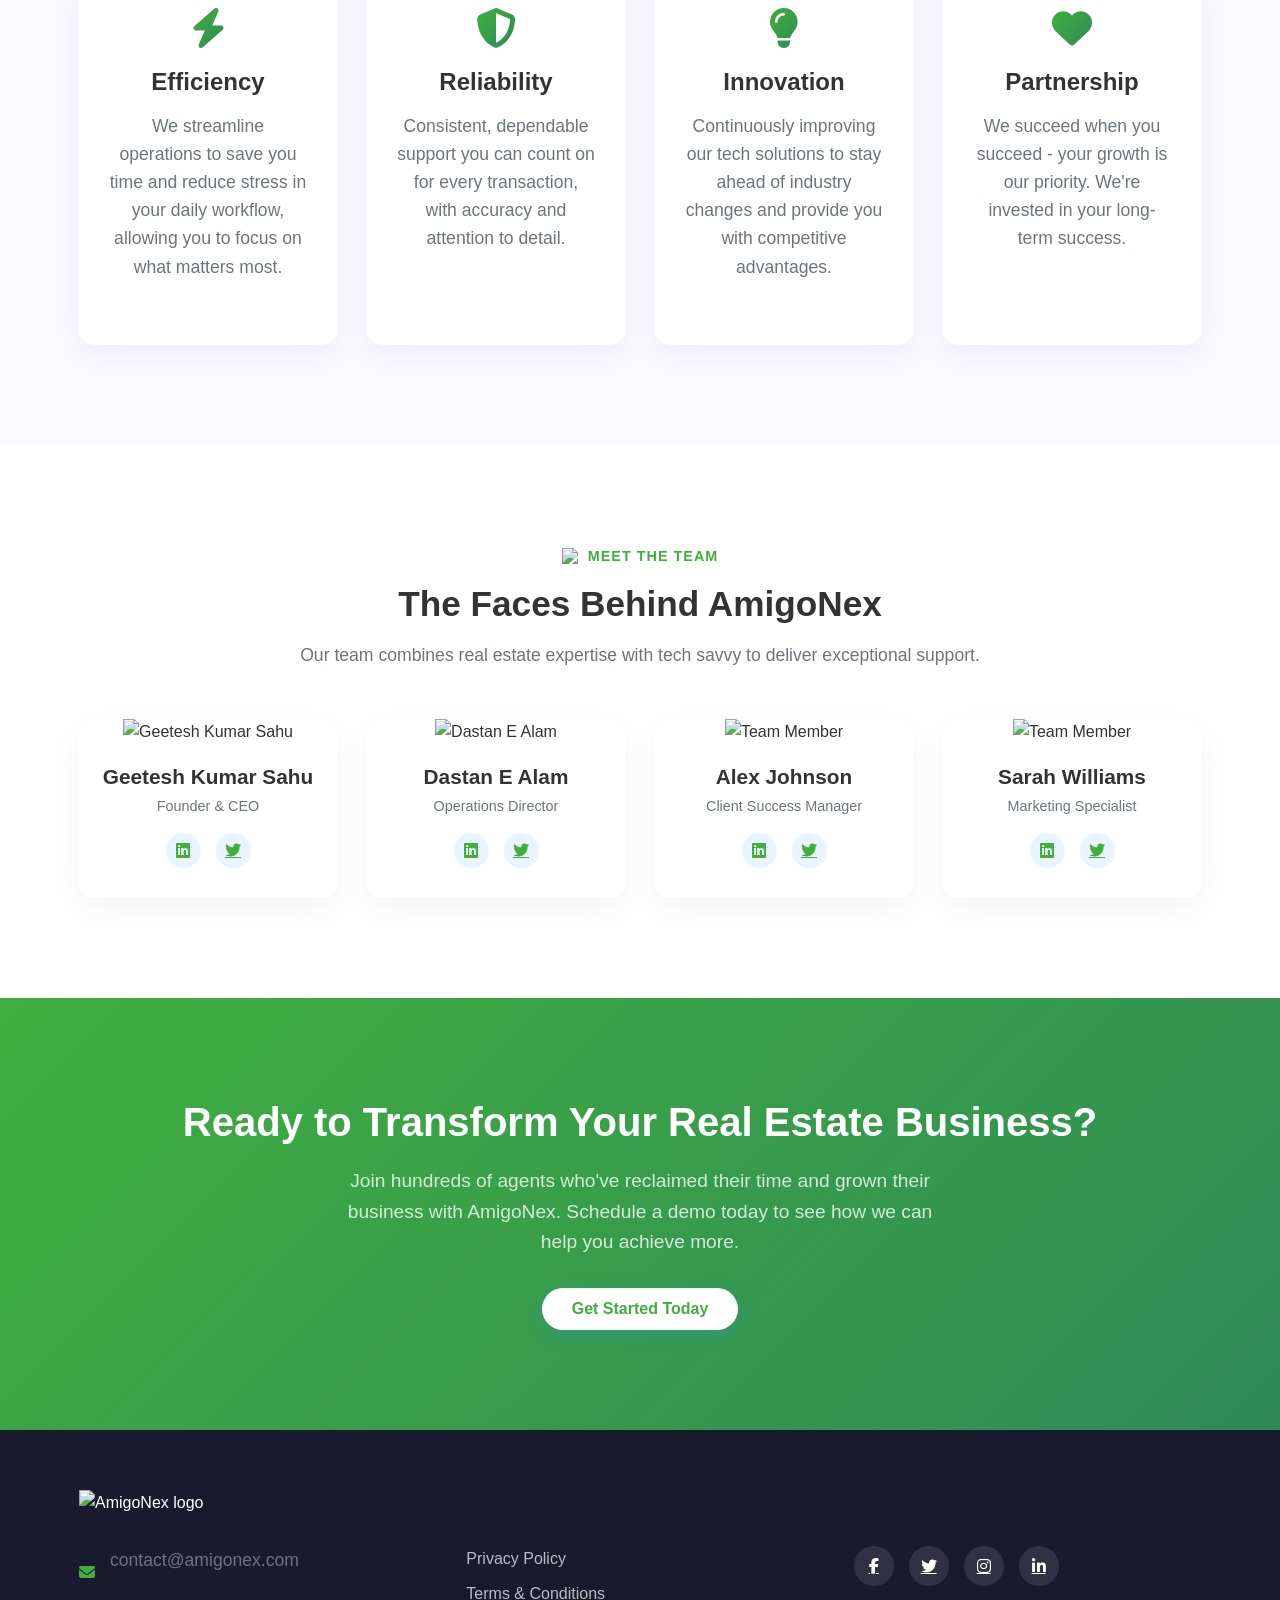
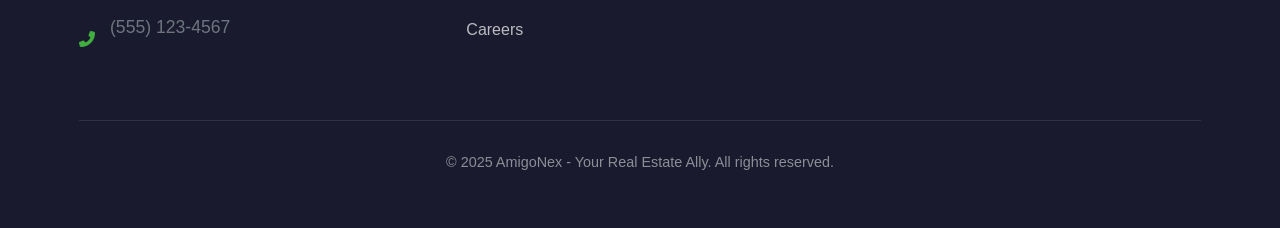
==== commit 3713d197: "fix menu-toggle" ====
--- a/About.html
+++ b/About.html
@@ -2,7 +2,7 @@
   @Author: Dastan Alam
   @Date:   2025-06-01 12:40:21 PM   12:06
   @Last Modified by:   DASTAN_E_ALAM
-  @Last Modified time: 2025-06-15 11:35:57
+  @Last Modified time: 2025-06-15 11:43:46
 -->
 <!DOCTYPE html>
 <html lang="en">
@@ -684,6 +684,12 @@
 
   .about-us .feat p {
     font-size: 0.9rem;
+  }
+}
+
+@media (min-width: 992px) {
+  .header .menu-toggle {
+    display: none !important; /* Force hide on desktop */
   }
 }
     </style>
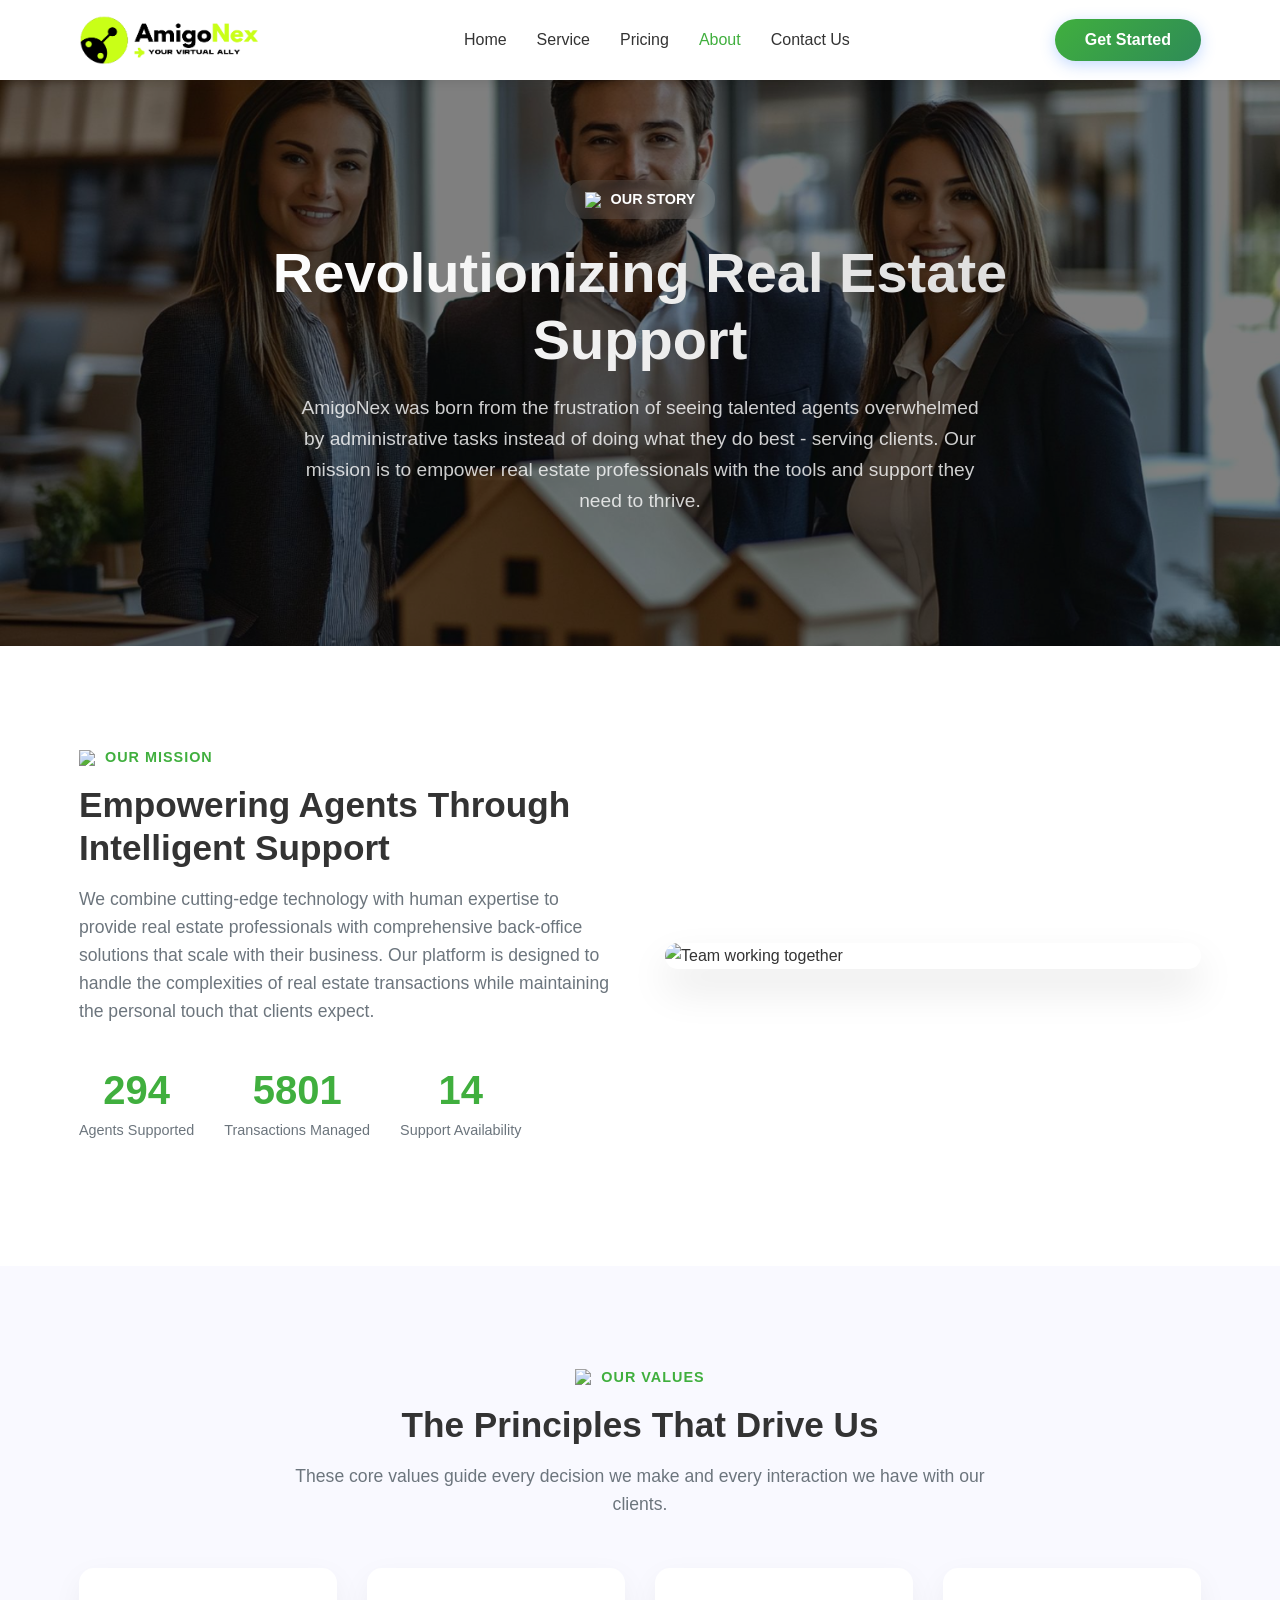
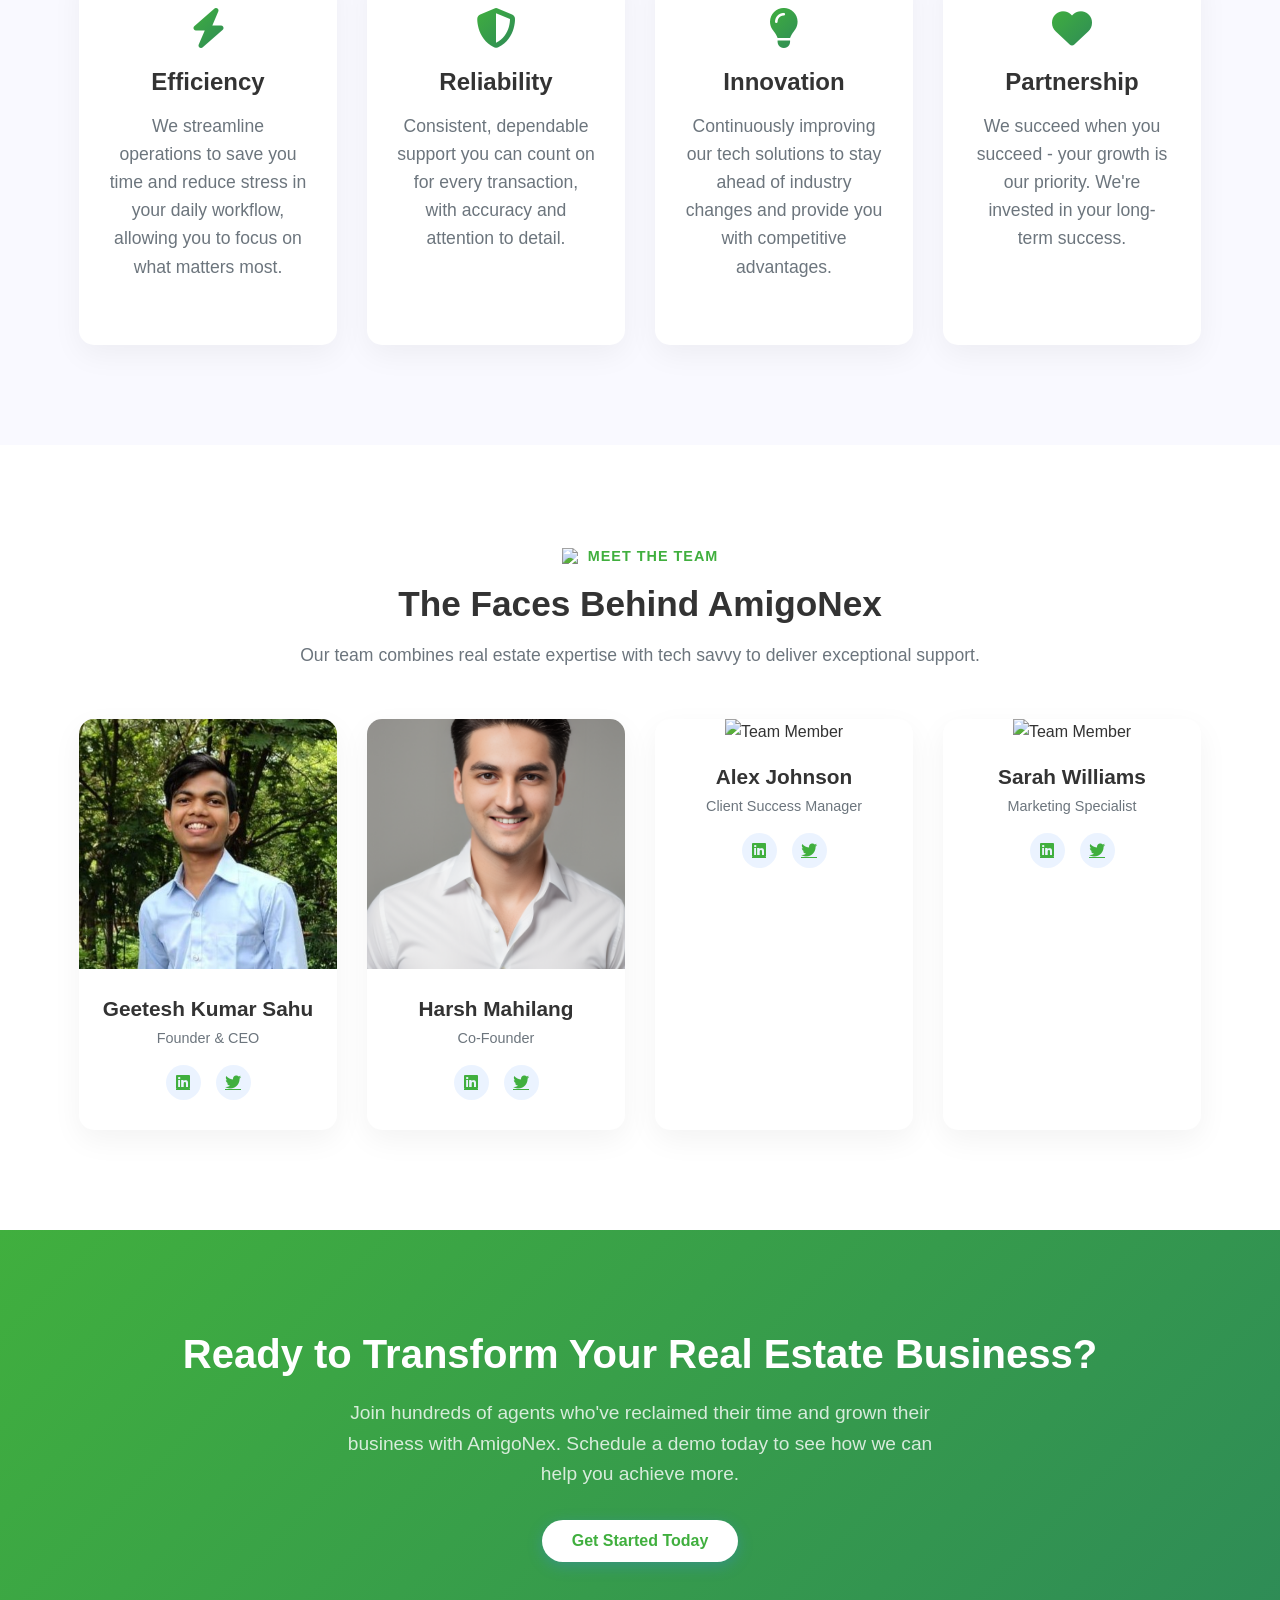
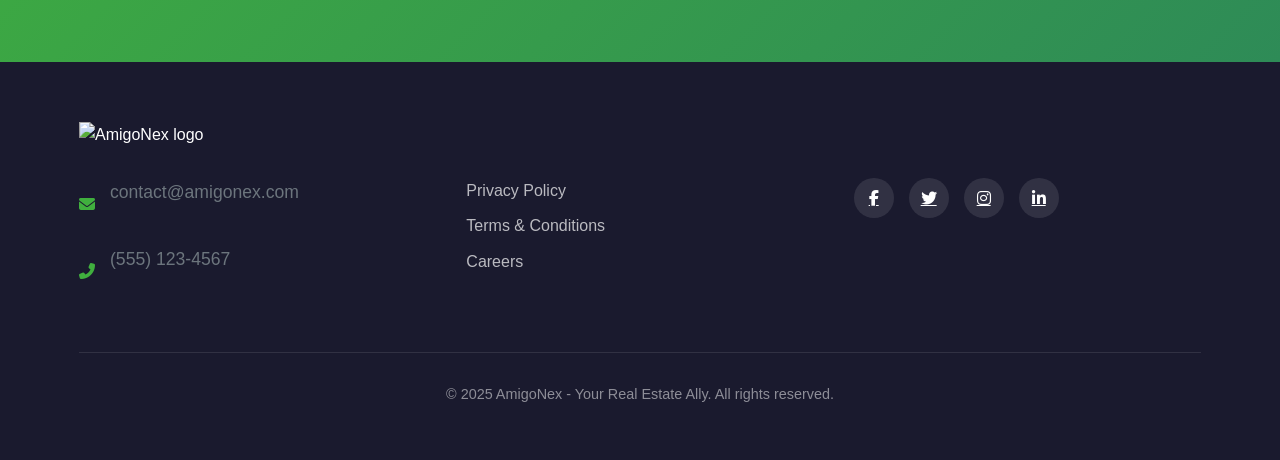
==== commit f3f61c2f: "update_about" ====
--- a/About.html
+++ b/About.html
@@ -2,7 +2,7 @@
   @Author: Dastan Alam
   @Date:   2025-06-01 12:40:21 PM   12:06
   @Last Modified by:   DASTAN_E_ALAM
-  @Last Modified time: 2025-06-15 11:43:46
+  @Last Modified time: 2025-06-17 10:43:54
 -->
 <!DOCTYPE html>
 <html lang="en">
@@ -836,7 +836,7 @@
             </div>
             <div class="team-grid">
                 <div class="team-member">
-                    <img src="public/team1.jpg" alt="Geetesh Kumar Sahu">
+                    <img src="person/geeteshk/34.jpg" alt="Geetesh Kumar Sahu">
                     <h3>Geetesh Kumar Sahu</h3>
                     <p>Founder & CEO</p>
                     <div class="social-links">
@@ -845,9 +845,9 @@
                     </div>
                 </div>
                 <div class="team-member">
-                    <img src="public/team2.jpg" alt="Dastan E Alam">
-                    <h3>Dastan E Alam</h3>
-                    <p>Operations Director</p>
+                    <img src="person/harsh/hp1.png" alt="Dastan E Alam">
+                    <h3>Harsh Mahilang</h3>
+                    <p>Co-Founder</p>
                     <div class="social-links">
                         <a href="#"><i class="fab fa-linkedin"></i></a>
                         <a href="#"><i class="fab fa-twitter"></i></a>
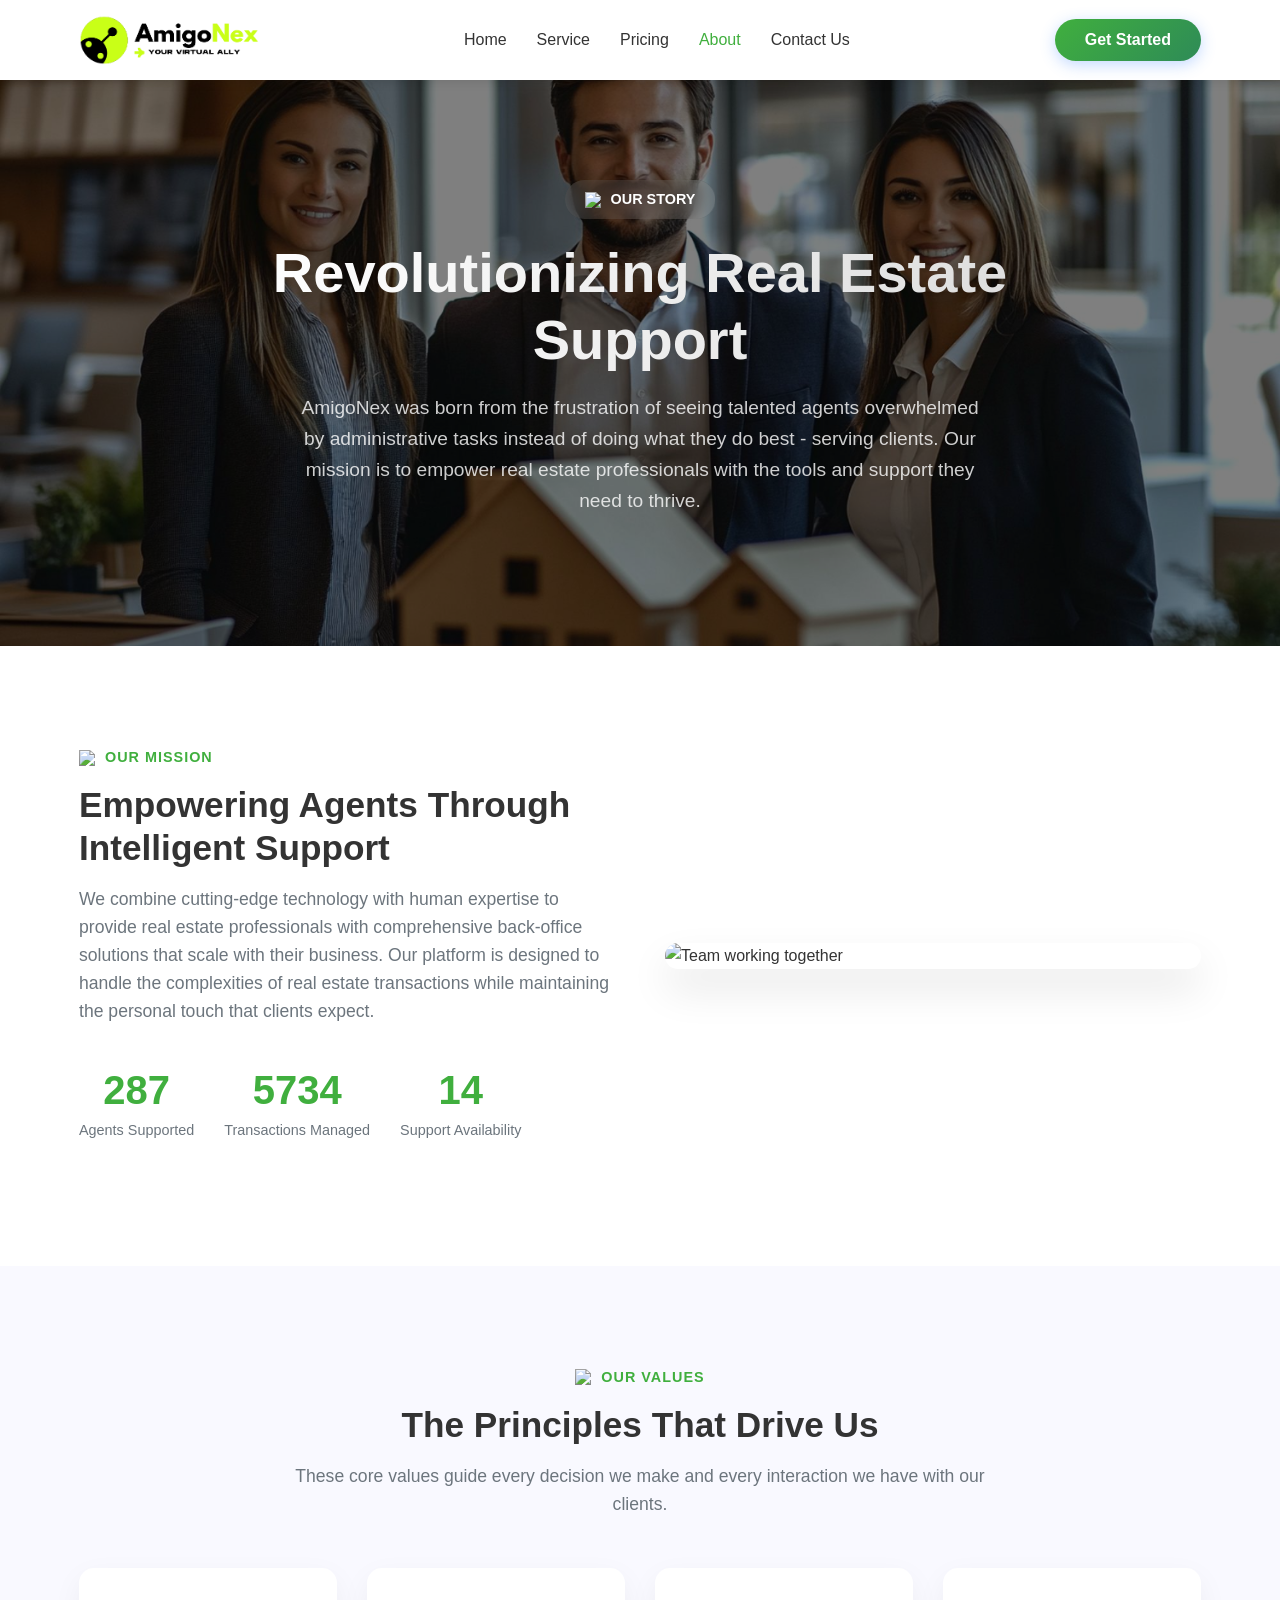
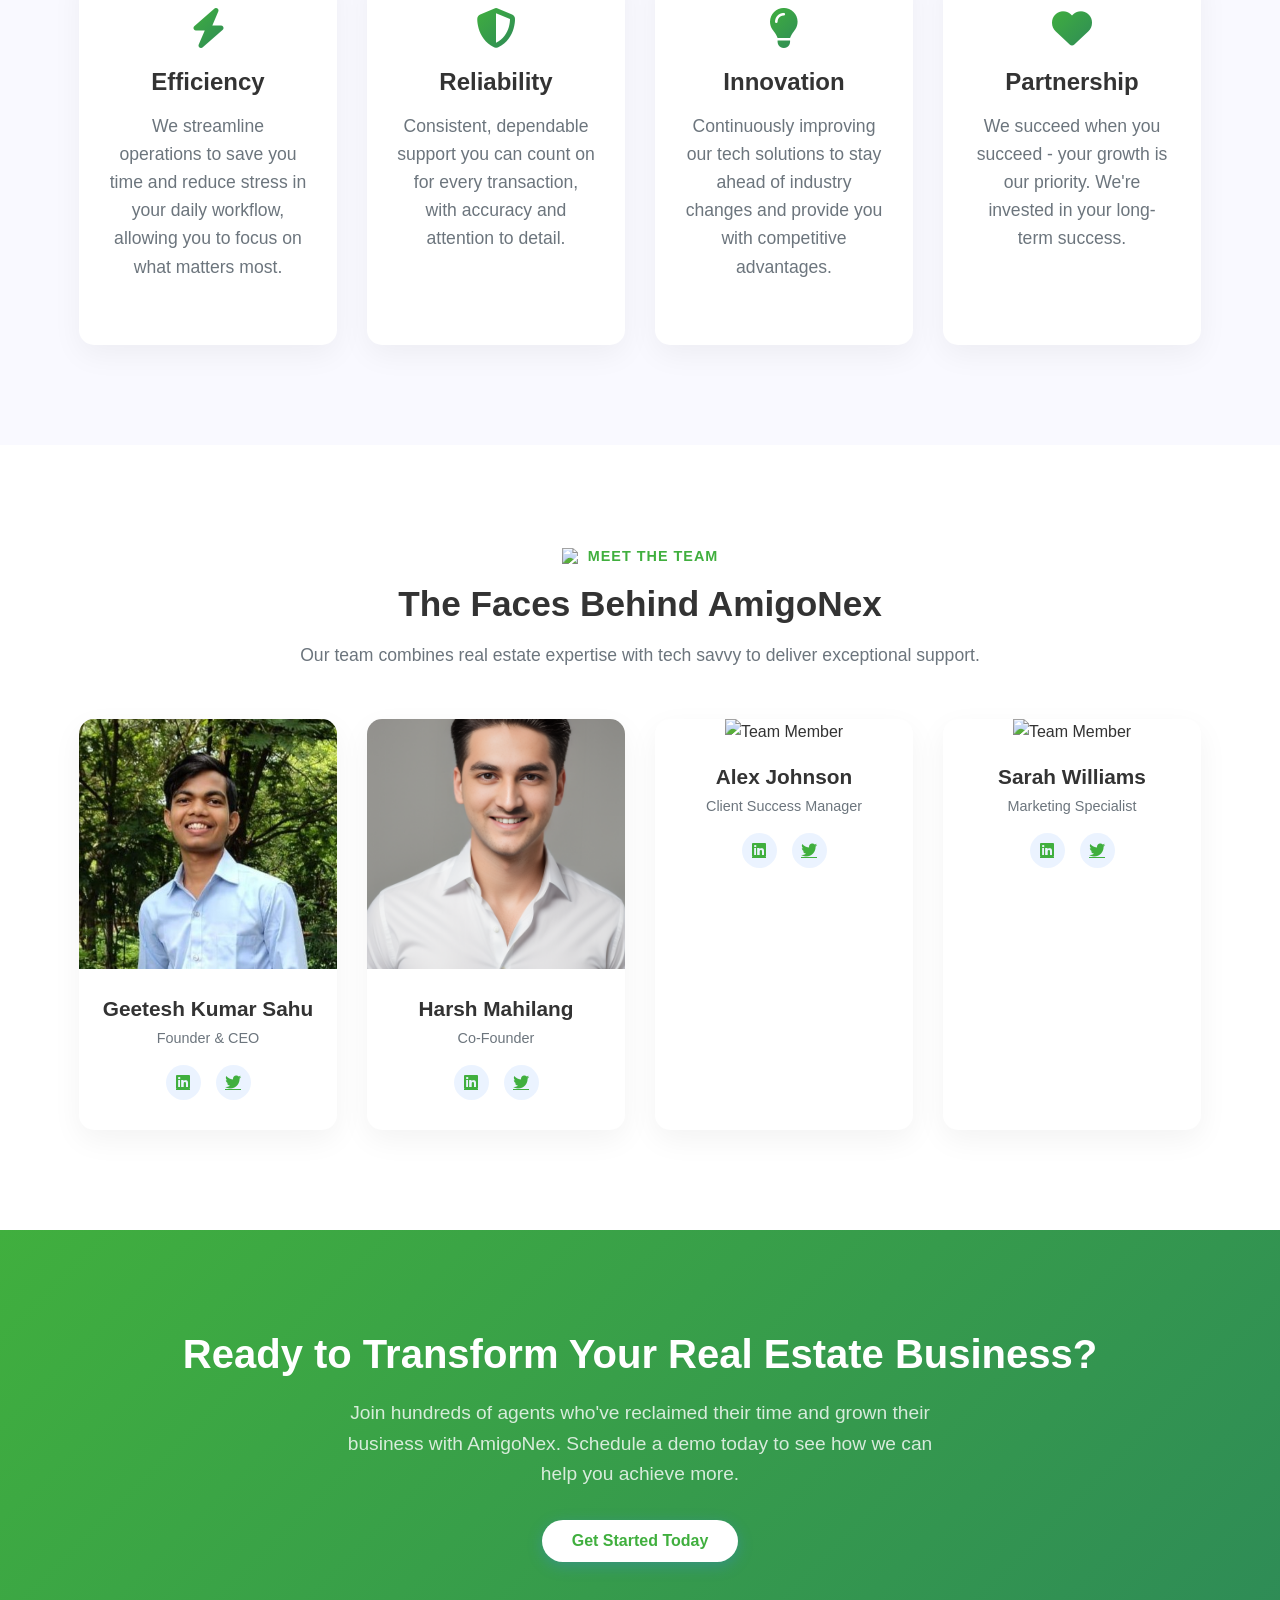
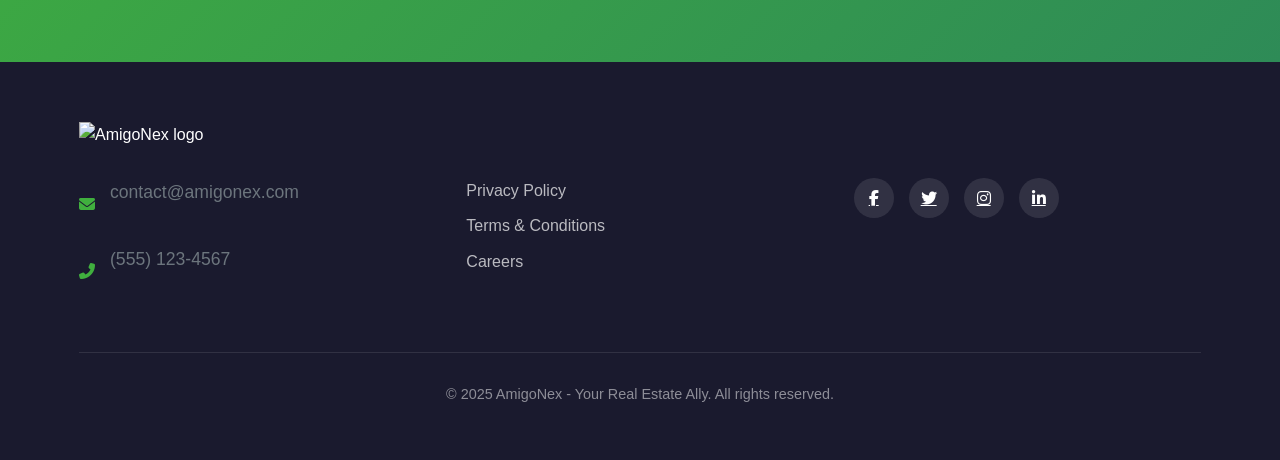
==== commit 14f1999d: "Update About.html" ====
--- a/About.html
+++ b/About.html
@@ -2,7 +2,7 @@
   @Author: Dastan Alam
   @Date:   2025-06-01 12:40:21 PM   12:06
   @Last Modified by:   DASTAN_E_ALAM
-  @Last Modified time: 2025-06-17 10:43:54
+  @Last Modified time: 2025-06-17 17:06:24
 -->
 <!DOCTYPE html>
 <html lang="en">
@@ -839,7 +839,7 @@
                     <img src="person/geeteshk/34.jpg" alt="Geetesh Kumar Sahu">
                     <h3>Geetesh Kumar Sahu</h3>
                     <p>Founder & CEO</p>
-                    <div class="social-links">
+                    <div class="social-links">   
                         <a href="#"><i class="fab fa-linkedin"></i></a>
                         <a href="#"><i class="fab fa-twitter"></i></a>
                     </div>
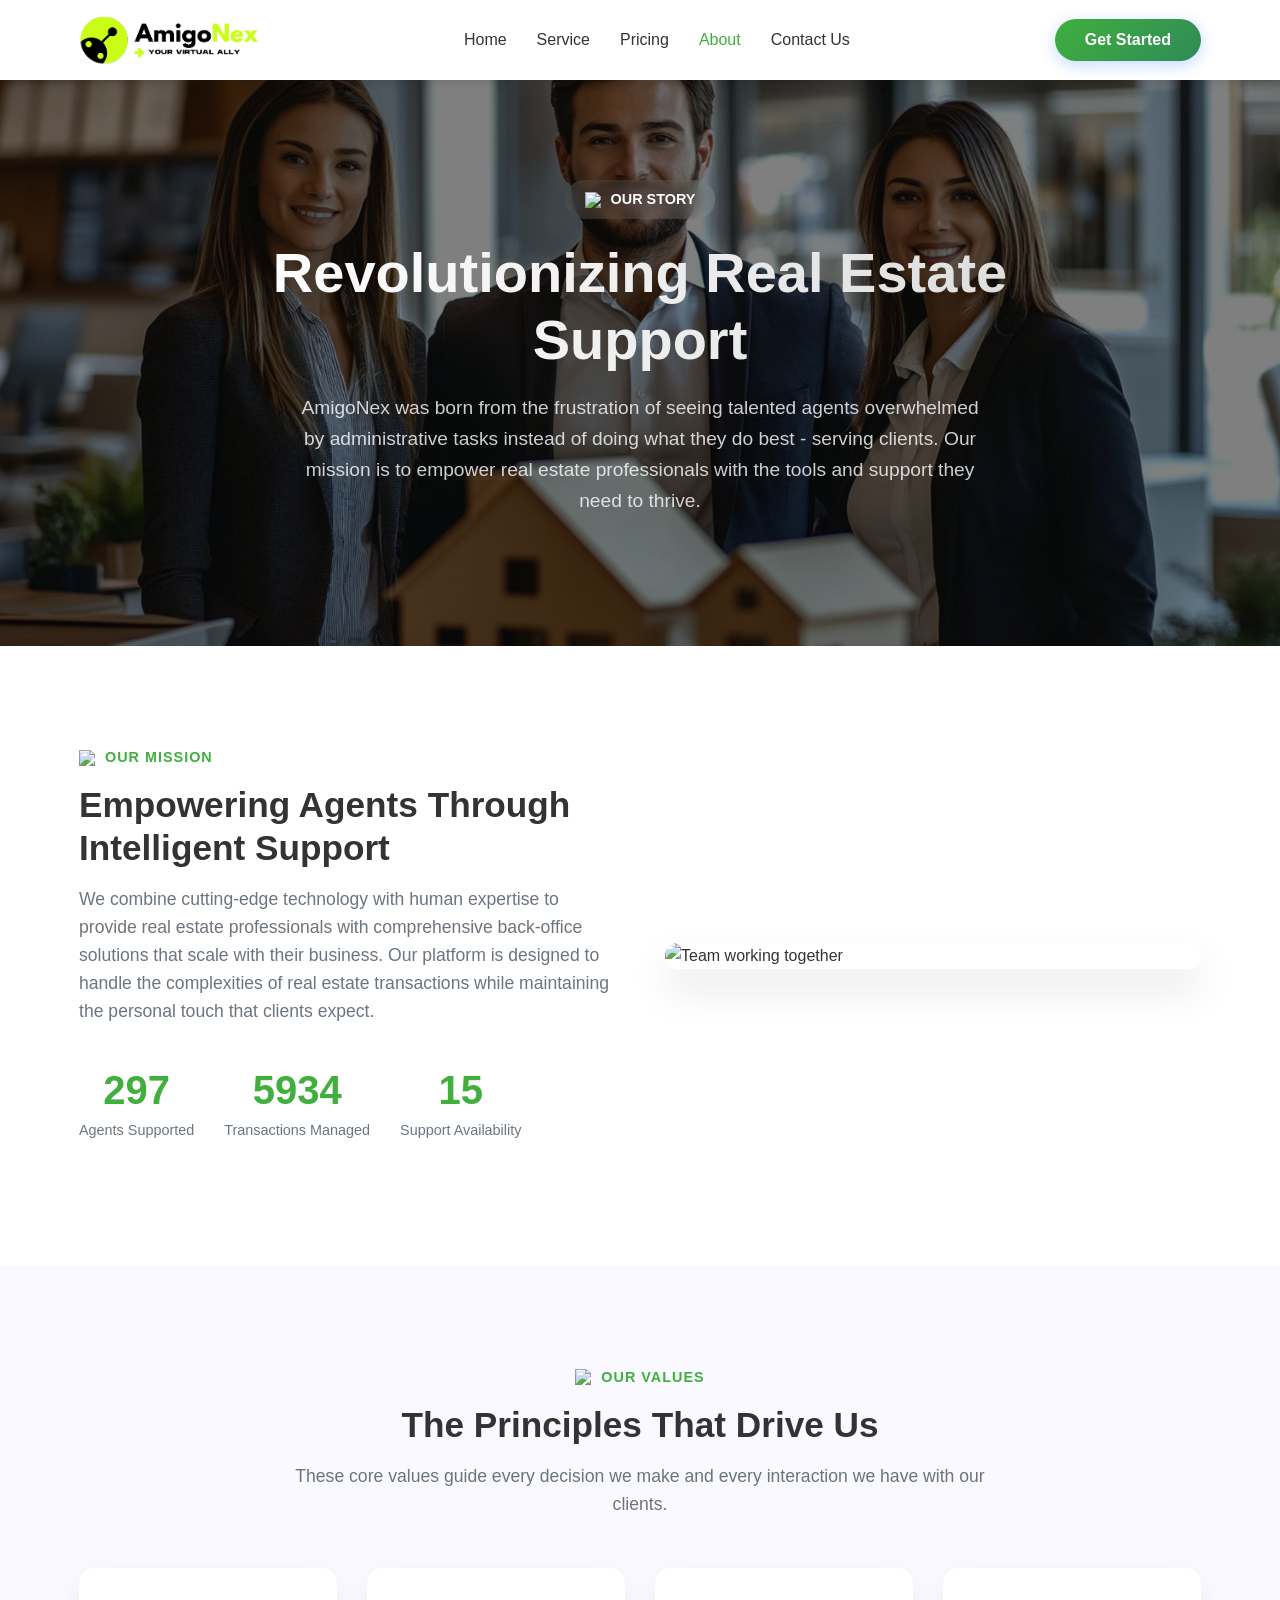
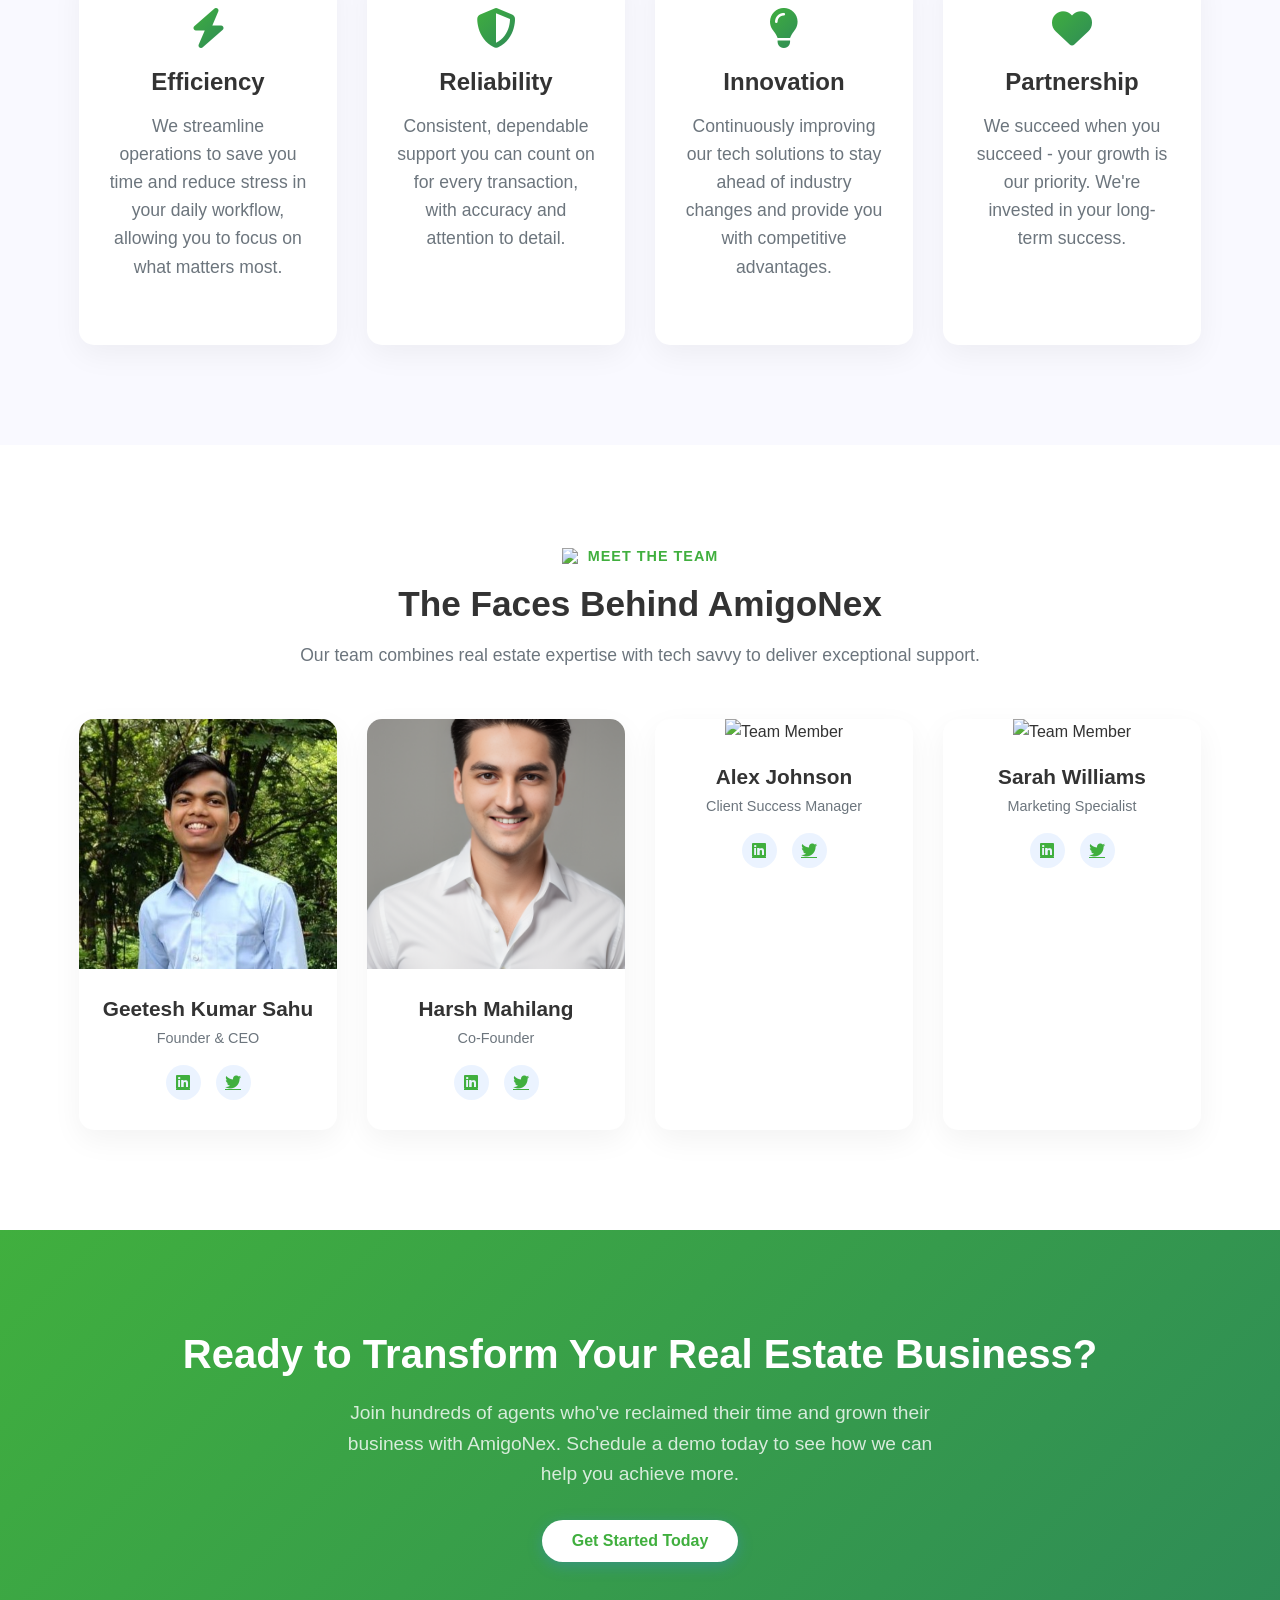
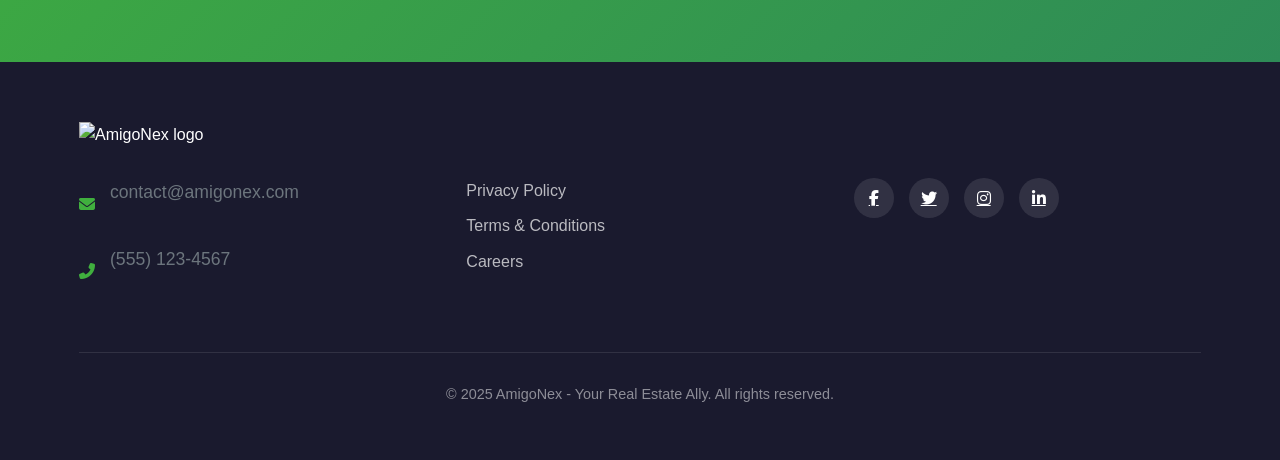
==== commit 0f6b5994: "Update About.html" ====
--- a/About.html
+++ b/About.html
@@ -2,7 +2,7 @@
   @Author: Dastan Alam
   @Date:   2025-06-01 12:40:21 PM   12:06
   @Last Modified by:   DASTAN_E_ALAM
-  @Last Modified time: 2025-06-17 17:06:24
+  @Last Modified time: 2025-06-17 17:10:36
 -->
 <!DOCTYPE html>
 <html lang="en">
@@ -839,7 +839,7 @@
                     <img src="person/geeteshk/34.jpg" alt="Geetesh Kumar Sahu">
                     <h3>Geetesh Kumar Sahu</h3>
                     <p>Founder & CEO</p>
-                    <div class="social-links">   
+                    <div class="social-links">      
                         <a href="#"><i class="fab fa-linkedin"></i></a>
                         <a href="#"><i class="fab fa-twitter"></i></a>
                     </div>
